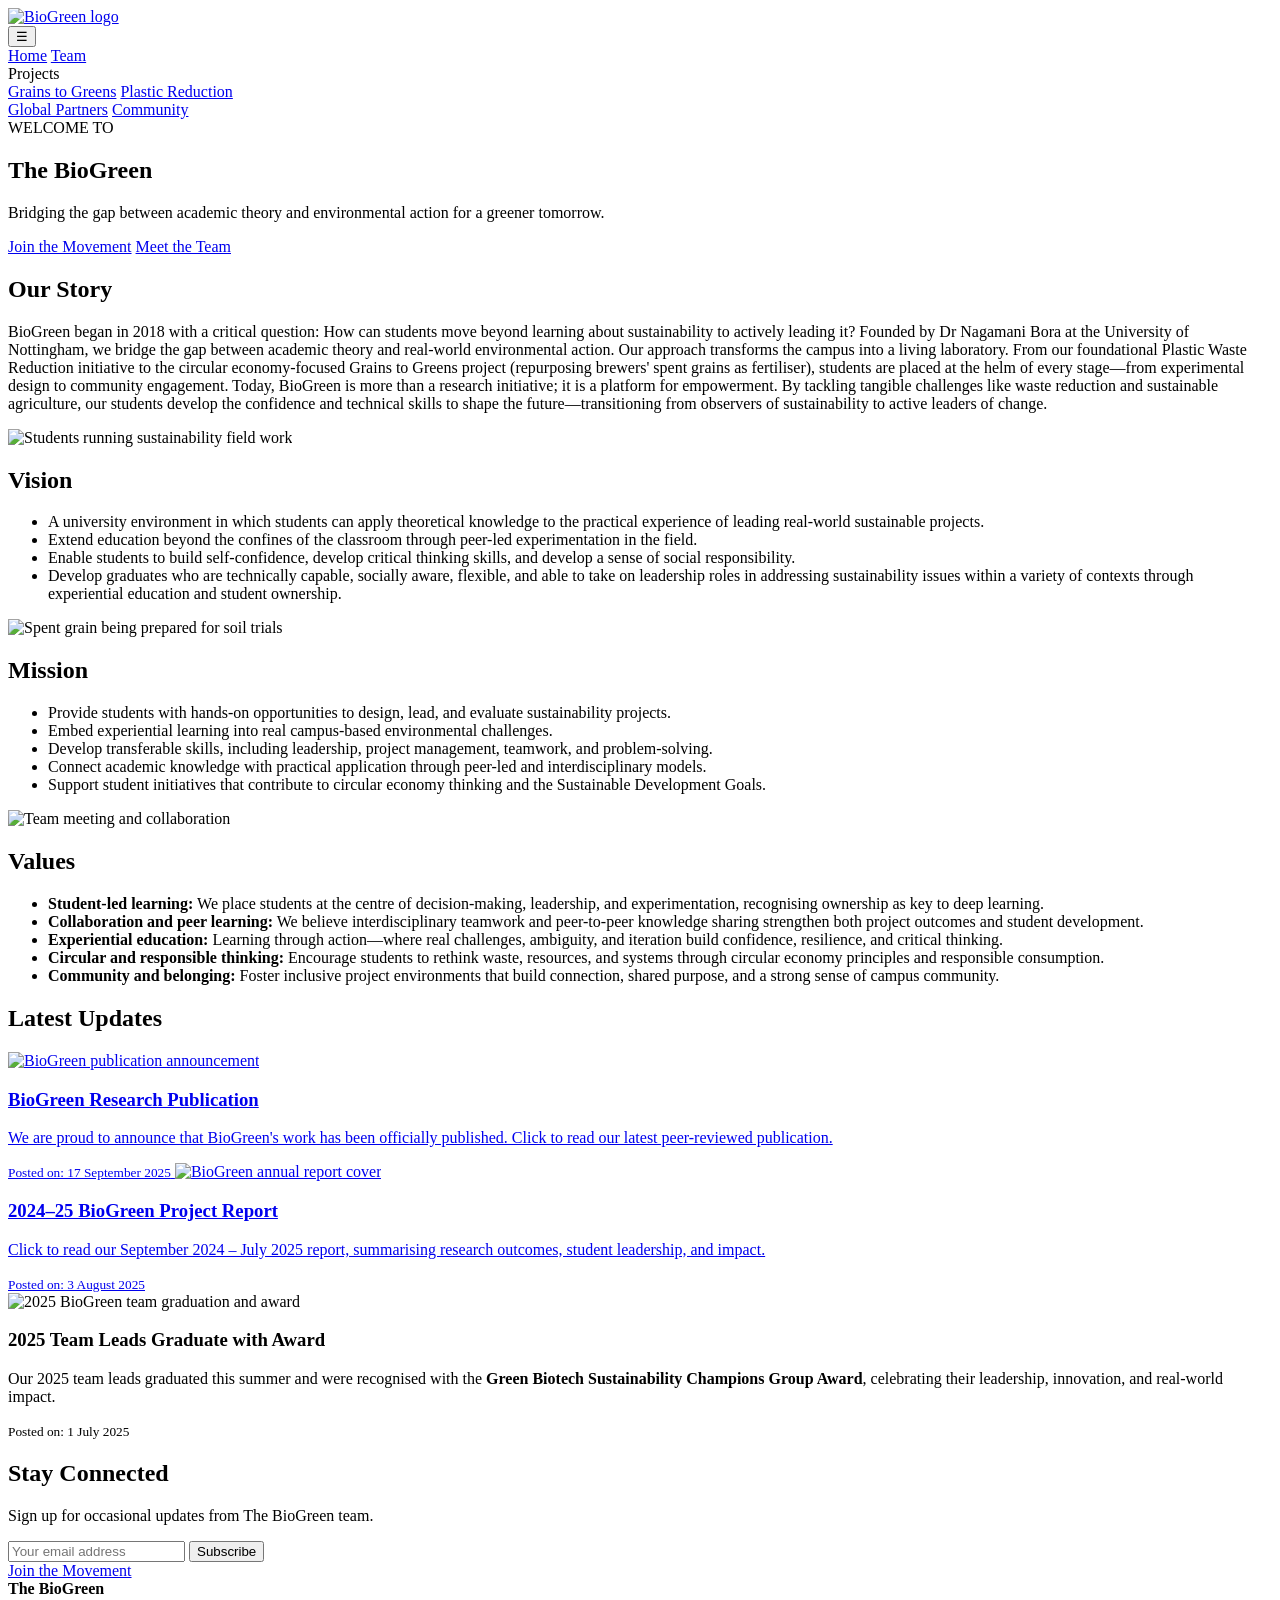
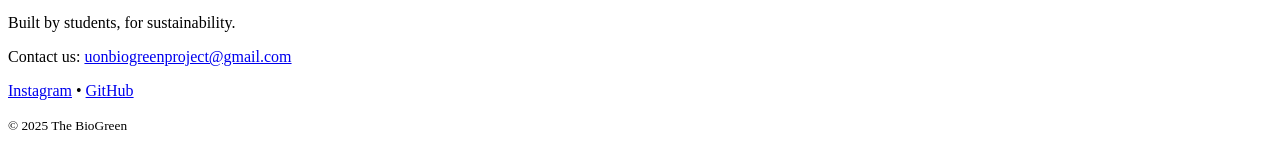
==== index.html @ 7fb72bf3 "Update index.html" ====
<!DOCTYPE html>
<html lang="en">
<head>
  <meta charset="utf-8" />
  <meta name="viewport" content="width=device-width, initial-scale=1" />
  <title>The BioGreen — Home</title>
  <link rel="stylesheet" href="style.css" />
  <!-- Optional: Preload hero image for better performance -->
  <link rel="preload" as="image" href="images/hero_home.jpg">
</head>
<body>
  <header class="header">
    <nav class="nav">
      <div class="brand">
        <a href="index.html"><img src="images/logo.jpg" alt="BioGreen logo" /></a>
      </div>
      <button class="menu-toggle" aria-label="Toggle navigation" aria-expanded="false" aria-controls="main-menu">☰</button>
      <div class="menu" id="main-menu">
        <a class="active" href="index.html">Home</a>
        <a href="team.html">Team</a>
        <div class="dropdown">
          <a class="dropdown-toggle">Projects</a>
          <div class="dropdown-menu">
            <a href="projects/brewery-waste.html">Grains to Greens</a>
            <a href="projects/plastic-reduction.html">Plastic Reduction</a>
          </div>
        </div>
        <a href="partners.html">Global Partners</a>
        <a href="community.html">Community</a>
      </div>
    </nav>
  </header>

  <section class="hero" style="--hero-img: url('images/hero_home.jpg')">
    <div class="container">
      <span class="kicker">WELCOME TO</span>
      <h1>The BioGreen</h1>
      <p class="lead">Bridging the gap between academic theory and environmental action for a greener tomorrow.</p>
      <div class="actions">
        <a class="btn" href="https://docs.google.com/forms/d/e/1FAIpQLSfyrYPMFbpblwrjf735tpshw0kfAPxARhTBlcg-CUtjKqo_Og/viewform" target="_blank" rel="noopener">Join the Movement</a>
        <a class="btn" href="team.html">Meet the Team</a>
      </div>
    </div>
  </section>

  <main class="container">
    <section class="section" id="story">
      <h2>Our Story</h2>
      <p>
        BioGreen began in 2018 with a critical question: How can students move beyond learning about sustainability to actively leading it? Founded by Dr Nagamani Bora at the University of Nottingham, we bridge the gap between academic theory and real-world environmental action. Our approach transforms the campus into a living laboratory. From our foundational Plastic Waste Reduction initiative to the circular economy-focused Grains to Greens project (repurposing brewers' spent grains as fertiliser), students are placed at the helm of every stage—from experimental design to community engagement. Today, BioGreen is more than a research initiative; it is a platform for empowerment. By tackling tangible challenges like waste reduction and sustainable agriculture, our students develop the confidence and technical skills to shape the future—transitioning from observers of sustainability to active leaders of change.
      </p>
    </section>

    <section class="section" id="mission">
      <div class="feature-row">
        <div class="feature-media">
          <img src="images/vision.jpg" alt="Students running sustainability field work" />
        </div>
        <div class="feature-text">
          <h2>Vision</h2>
          <ul class="impact-list">
            <li>A university environment in which students can apply theoretical knowledge to the practical experience of leading real-world sustainable projects.</li>
            <li>Extend education beyond the confines of the classroom through peer-led experimentation in the field.</li>
            <li>Enable students to build self-confidence, develop critical thinking skills, and develop a sense of social responsibility.</li>
            <li>Develop graduates who are technically capable, socially aware, flexible, and able to take on leadership roles in addressing sustainability issues within a variety of contexts through experiential education and student ownership.</li>
          </ul>
        </div>
      </div>

      <div class="feature-row reverse">
        <div class="feature-media">
          <img src="images/mission.jpg" alt="Spent grain being prepared for soil trials" />
        </div>
        <div class="feature-text">
          <h2>Mission</h2>
          <ul class="impact-list">
            <li>Provide students with hands-on opportunities to design, lead, and evaluate sustainability projects.</li>
            <li>Embed experiential learning into real campus-based environmental challenges.</li>
            <li>Develop transferable skills, including leadership, project management, teamwork, and problem-solving.</li>
            <li>Connect academic knowledge with practical application through peer-led and interdisciplinary models.</li>
            <li>Support student initiatives that contribute to circular economy thinking and the Sustainable Development Goals.</li>
          </ul>
        </div>
      </div>
    
      <div class="feature-row">
        <div class="feature-media">
          <img src="images/values.jpg" alt="Team meeting and collaboration" />
        </div>
        <div class="feature-text">
          <h2>Values</h2>
          <ul class="impact-list">
            <li><strong>Student-led learning:</strong> We place students at the centre of decision-making, leadership, and experimentation, recognising ownership as key to deep learning.</li>
            <li><strong>Collaboration and peer learning:</strong> We believe interdisciplinary teamwork and peer-to-peer knowledge sharing strengthen both project outcomes and student development.</li>
            <li><strong>Experiential education:</strong> Learning through action—where real challenges, ambiguity, and iteration build confidence, resilience, and critical thinking.</li>
            <li><strong>Circular and responsible thinking:</strong> Encourage students to rethink waste, resources, and systems through circular economy principles and responsible consumption.</li>
            <li><strong>Community and belonging:</strong> Foster inclusive project environments that build connection, shared purpose, and a strong sense of campus community.</li>
          </ul>
        </div>
      </div>
    </section>

    <section class="section reveal" id="news">
      <h2>Latest Updates</h2>

      <!--
        HOW TO ADD A BLOG/NEWS POST (PDF):
        1) Put your PDF in: /posts/your-post-name.pdf
        2) Copy a card below and update href/title/text/date/image
        Cards open PDFs in a new tab.
      -->

      <div class="card-grid" id="news-grid">
        <!-- Example post 1 (Uncomment and edit) -->
        <!--
        <a class="card news-card"
           href="posts/first-planting-day.pdf"
           target="_blank"
           rel="noopener">
          <img src="images/blog_placeholder_01.jpg" alt="Spent grain at the allotment" />
          <h3>First Planting Day: What Worked, What Didn't</h3>
          <p class="lead">Notes from our broad bean trials and soil prep tips from volunteers.</p>
          <small>Posted on: March 15, 2025</small>
        </a>
        -->

        <!-- Publication -->
        <a class="card news-card"
           href="https://drive.google.com/file/d/1Sq3pj1DLfINoLtY22vD3ODhyUPprcXKL/view?usp=sharing"
           target="_blank"
           rel="noopener">
          <img src="images/news_publication2025.jpg" alt="BioGreen publication announcement">
          <h3>BioGreen Research Publication</h3>
          <p class="lead">
            We are proud to announce that BioGreen's work has been officially published.
            Click to read our latest peer-reviewed publication.
          </p>
          <small>Posted on: 17 September 2025</small>
        </a>
      
        <!-- Report -->
        <a class="card news-card"
           href="https://drive.google.com/file/d/1FVz-9mq4qkw2IN1vTcE581BuAaDOUnXE/view?usp=sharing"
           target="_blank"
           rel="noopener">
          <img src="images/news_report2025.jpg" alt="BioGreen annual report cover">
          <h3>2024–25 BioGreen Project Report</h3>
          <p class="lead">
            Click to read our September 2024 – July 2025 report,
            summarising research outcomes, student leadership, and impact.
          </p>
          <small>Posted on: 3 August 2025</small>
        </a>
      
        <!-- Graduation & Award -->
        <div class="card news-card">
          <img src="images/news_graduation_2025.jpeg" alt="2025 BioGreen team graduation and award">
          <h3>2025 Team Leads Graduate with Award</h3>
          <p class="lead">
            Our 2025 team leads graduated this summer and were recognised with the
            <strong>Green Biotech Sustainability Champions Group Award</strong>,
            celebrating their leadership, innovation, and real-world impact.
          </p>
          <small>Posted on: 1 July 2025</small>
        </div>
      </div>
        
      <div id="no-news-message" class="no-news">
        <p class="lead">No news posts yet — check back soon.</p>
        <p>Want to share an update? <a href="mailto:uonbiogreenproject@gmail.com">Email us</a>.</p>
      </div>
    </section>

    <section class="section" id="newsletter">
      <h2>Stay Connected</h2>
      <p>Sign up for occasional updates from The BioGreen team.</p>
      <form id="email-form" action="https://script.google.com/macros/s/AKfycby92bno1sTv_vJzBxd6c_6rsxbVr5vPvTYCLgzmU56iu5u-vquOOY131o0V08LozOaz/exec" method="POST">
        <input type="email" name="email" placeholder="Your email address" required>
        <button type="submit" class="btn">Subscribe</button>
      </form>
      <div id="form-message" style="display:none; margin-top:10px; padding:10px; border-radius:8px;"></div>
    </section>

    <section class="section" id="join">
      <div class="btn-center">
        <a class="btn" href="https://docs.google.com/forms/d/e/1FAIpQLSfyrYPMFbpblwrjf735tpshw0kfAPxARhTBlcg-CUtjKqo_Og/viewform" target="_blank" rel="noopener">Join the Movement</a>
      </div>
    </section>
  </main>

  <footer class="footer">
    <div class="container cols">
      <div>
        <strong>The BioGreen</strong>
        <p class="lead">Built by students, for sustainability.</p>
      </div>
      <div>
        <p>Contact us: <a href="mailto:uonbiogreenproject@gmail.com">uonbiogreenproject@gmail.com</a></p>
        <p>
          <a href="https://www.instagram.com/thebiogreenproject_uon" target="_blank" rel="noopener">Instagram</a> •
          <a href="https://github.com/thebiogreenproject" target="_blank" rel="noopener">GitHub</a>
        </p>
        <small>© 2025 The BioGreen</small>
      </div>
    </div>
  </footer>

  <script>
    document.addEventListener('DOMContentLoaded', function () {
      const menuToggle = document.querySelector('.menu-toggle');
      const menu = document.querySelector('.menu');
      const dropdowns = document.querySelectorAll('.dropdown');

      // Mobile menu toggle
      if (menuToggle && menu) {
        menuToggle.addEventListener('click', () => {
          menu.classList.toggle('open');
          menuToggle.textContent = menu.classList.contains('open') ? '✕' : '☰';
          menuToggle.setAttribute('aria-expanded', menu.classList.contains('open'));
        });
      }

      // Dropdown functionality
      dropdowns.forEach((dropdown) => {
        const dropdownToggle = dropdown.querySelector('.dropdown-toggle');

        // Desktop: hover to open
        dropdown.addEventListener('mouseenter', () => {
          if (window.innerWidth > 860) dropdown.classList.add('open');
        });

        dropdown.addEventListener('mouseleave', () => {
          if (window.innerWidth > 860) dropdown.classList.remove('open');
        });

        // Mobile: click to toggle
        if (dropdownToggle) {
          dropdownToggle.addEventListener('click', (e) => {
            if (window.innerWidth <= 860) {
              e.preventDefault();
              dropdown.classList.toggle('open');
            }
          });
        }
      });

      // Email form submission
      const emailForm = document.getElementById('email-form');
      const formMessage = document.getElementById('form-message');

      if (emailForm) {
        emailForm.addEventListener('submit', function (e) {
          e.preventDefault();

          const formData = new FormData(emailForm);

          const submitBtn = emailForm.querySelector('button[type="submit"]');
          const originalText = submitBtn.textContent;
          submitBtn.textContent = 'Subscribing...';
          submitBtn.disabled = true;

          fetch(emailForm.action, {
            method: 'POST',
            body: formData,
          })
            .then((response) => response.json())
            .then((data) => {
              if (data.result === 'success') {
                formMessage.textContent = 'Thank you for subscribing!';
                formMessage.style.backgroundColor = '#e9f8ee';
                formMessage.style.color = '#0e7c3a';
                formMessage.style.display = 'block';
                emailForm.reset();
              } else {
                throw new Error(data.error || 'Unknown error');
              }
            })
            .catch((error) => {
              formMessage.textContent =
                'Sorry, there was an error. Please try again or email us directly.';
              formMessage.style.backgroundColor = '#fef2f2';
              formMessage.style.color = '#dc2626';
              formMessage.style.display = 'block';
              console.error('Error:', error);
            })
            .finally(() => {
              submitBtn.textContent = originalText;
              submitBtn.disabled = false;
            });
        });
      }

      setupRevealAnimations();
      checkForNewsPosts();
    });

    function setupRevealAnimations() {
      const reveals = document.querySelectorAll('.reveal');

      if (reveals.length > 0) {
        const observer = new IntersectionObserver((entries) => {
          entries.forEach(entry => {
            if (entry.isIntersecting) entry.target.classList.add('show');
          });
        }, {
          threshold: 0.1,
          rootMargin: '0px 0px -50px 0px'
        });

        reveals.forEach(el => observer.observe(el));
      }
    }

    function checkForNewsPosts() {
      const newsGrid = document.getElementById('news-grid');
      const noNewsMessage = document.getElementById('no-news-message');
      if (!newsGrid || !noNewsMessage) return;

      const visibleNewsCards = newsGrid.querySelectorAll('.news-card').length;
      noNewsMessage.style.display = visibleNewsCards > 0 ? 'none' : 'block';
    }
  </script>
</body>
</html>
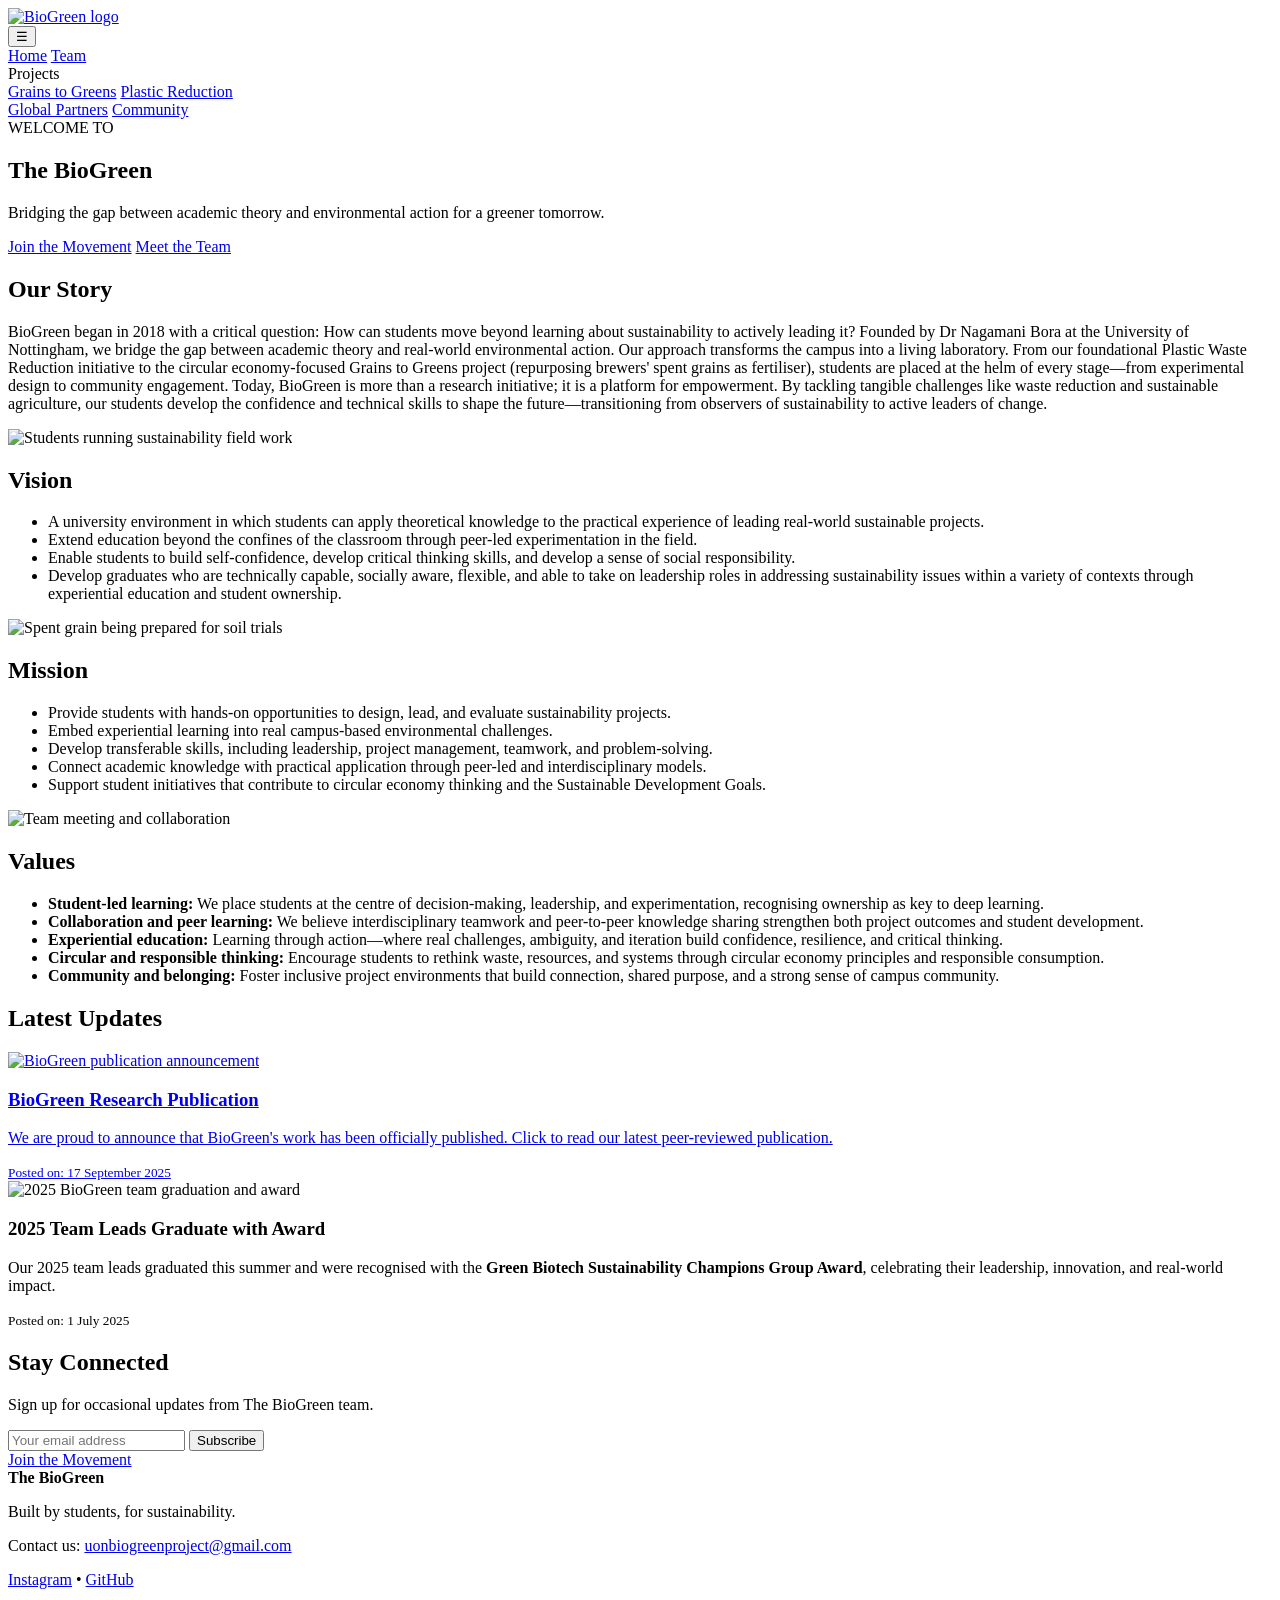
==== commit 3ff0bc15: "Update index.html" ====
--- a/index.html
+++ b/index.html
@@ -6,7 +6,7 @@
   <title>The BioGreen — Home</title>
   <link rel="stylesheet" href="style.css" />
   <!-- Optional: Preload hero image for better performance -->
-  <link rel="preload" as="image" href="images/hero_home.jpg">
+  <link rel="preload" as="image" href="images/Grains_Banner.jpeg">
 </head>
 <body>
   <header class="header">
@@ -136,20 +136,6 @@
             Click to read our latest peer-reviewed publication.
           </p>
           <small>Posted on: 17 September 2025</small>
-        </a>
-      
-        <!-- Report -->
-        <a class="card news-card"
-           href="https://drive.google.com/file/d/1FVz-9mq4qkw2IN1vTcE581BuAaDOUnXE/view?usp=sharing"
-           target="_blank"
-           rel="noopener">
-          <img src="images/news_report2025.jpg" alt="BioGreen annual report cover">
-          <h3>2024–25 BioGreen Project Report</h3>
-          <p class="lead">
-            Click to read our September 2024 – July 2025 report,
-            summarising research outcomes, student leadership, and impact.
-          </p>
-          <small>Posted on: 3 August 2025</small>
         </a>
       
         <!-- Graduation & Award -->
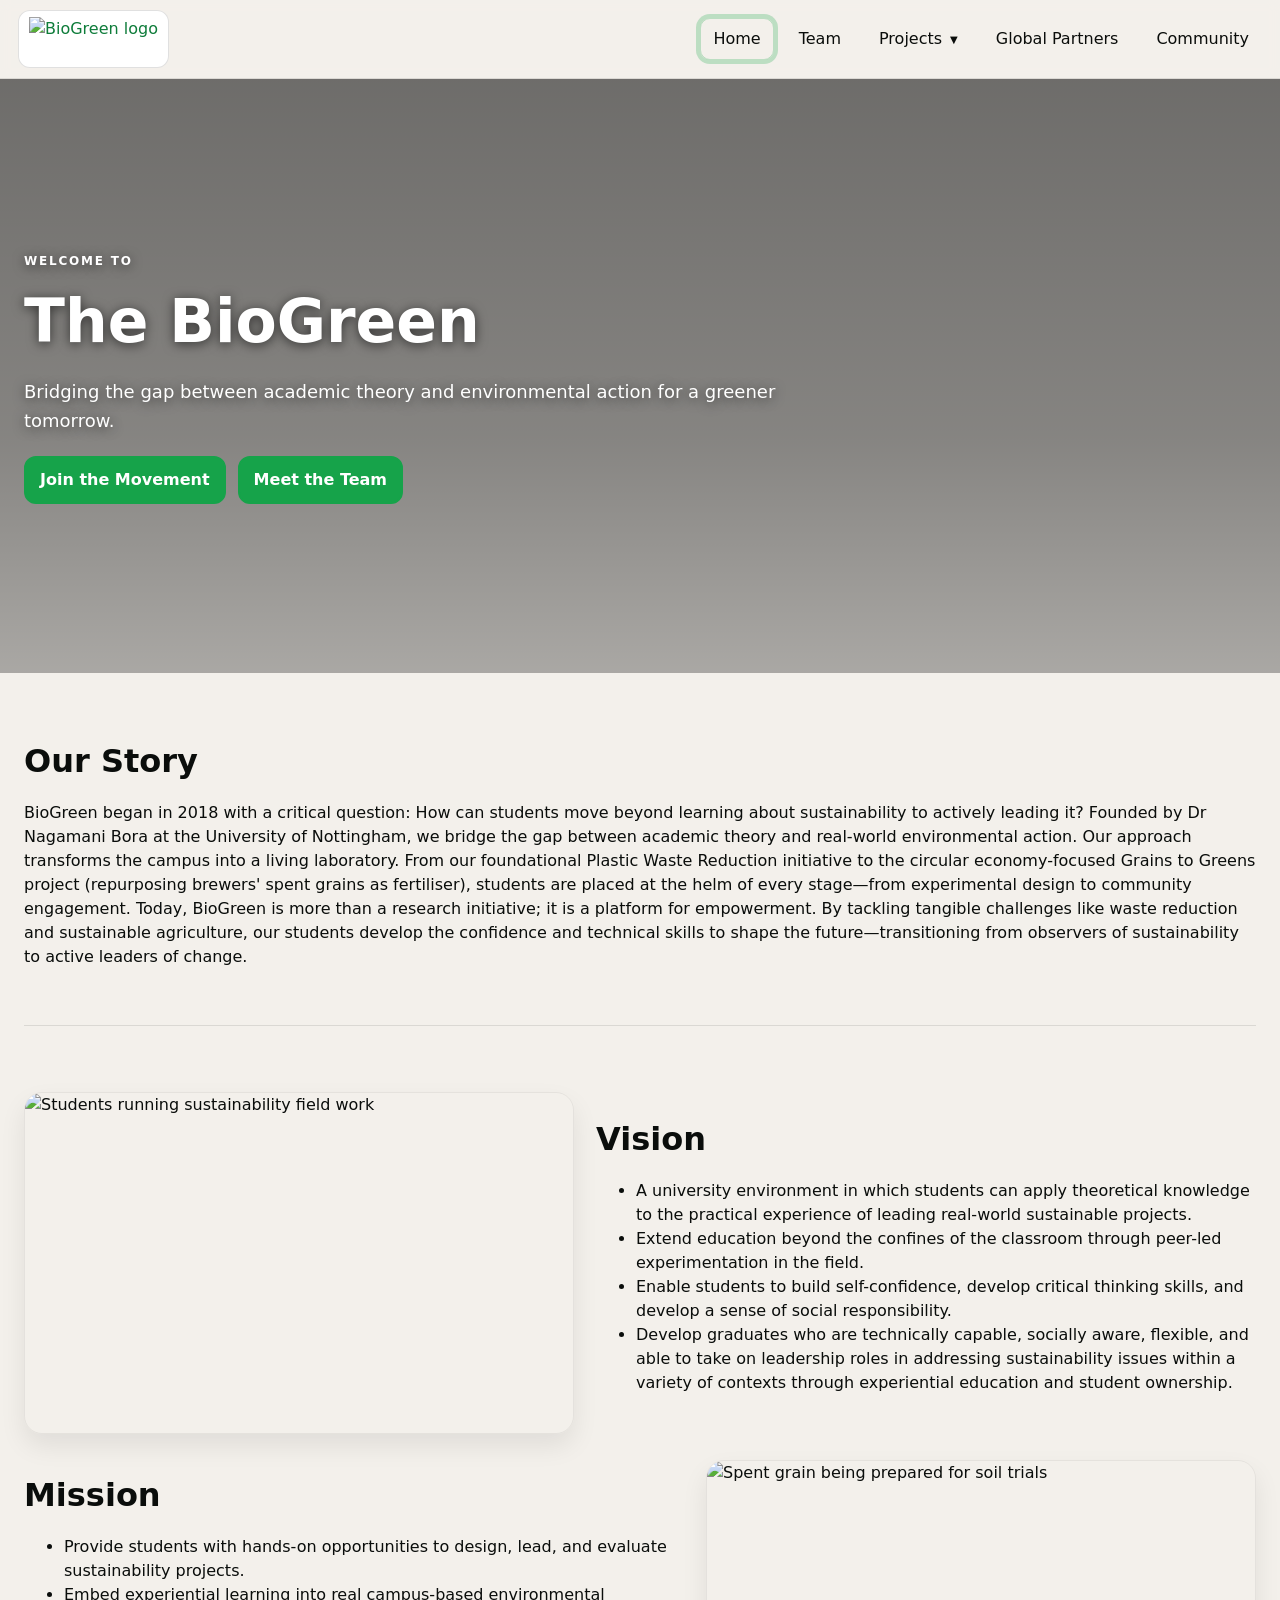
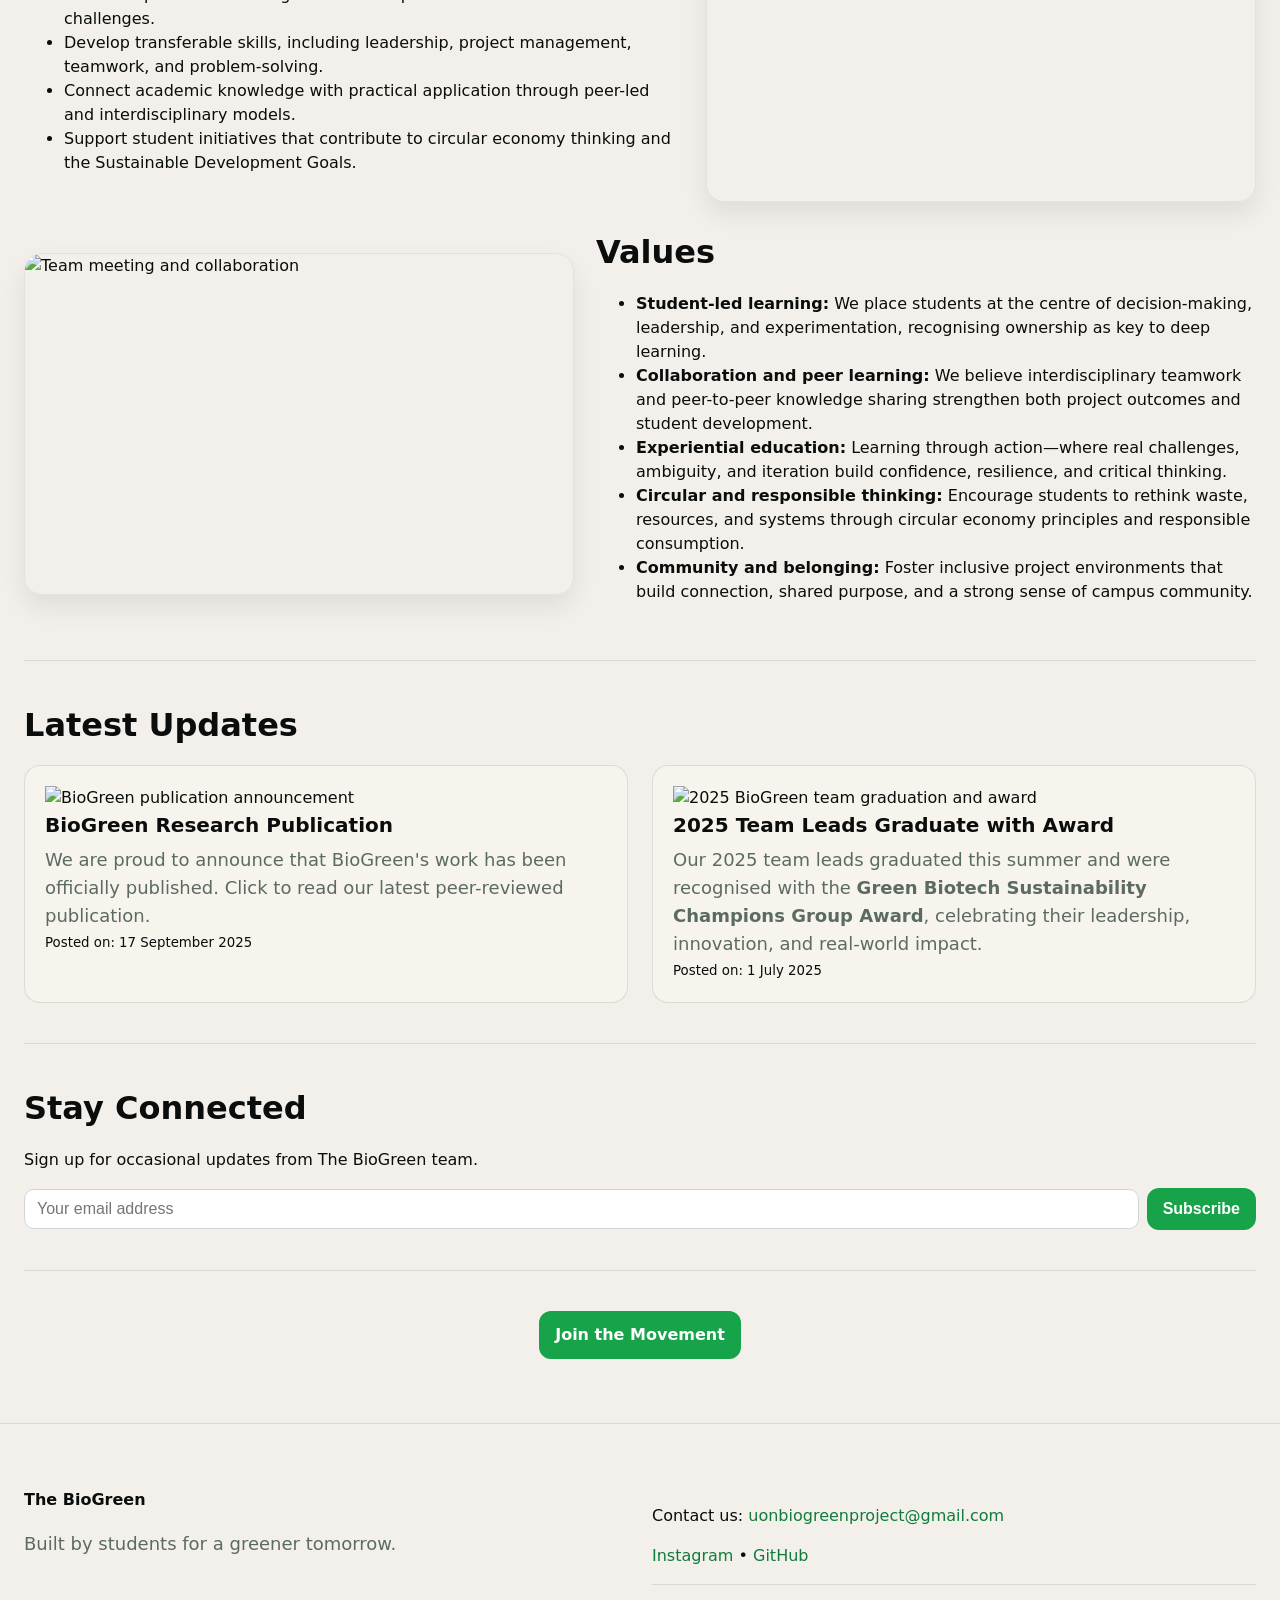
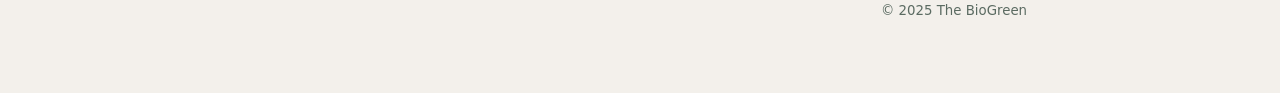
==== commit 2a08c5b1: "Update index.html" ====
--- a/index.html
+++ b/index.html
@@ -6,7 +6,7 @@
   <title>The BioGreen — Home</title>
   <link rel="stylesheet" href="style.css" />
   <!-- Optional: Preload hero image for better performance -->
-  <link rel="preload" as="image" href="images/Grains_Banner.jpeg">
+  <link rel="preload" as="image" href="images/hero_home.jpg">
 </head>
 <body>
   <header class="header">
@@ -31,7 +31,7 @@
     </nav>
   </header>
 
-  <section class="hero" style="--hero-img: url('images/hero_home.jpg')">
+  <section class="hero" style="--hero-img: url('images/Grains_Banner.jpeg')">
     <div class="container">
       <span class="kicker">WELCOME TO</span>
       <h1>The BioGreen</h1>
@@ -178,7 +178,7 @@
     <div class="container cols">
       <div>
         <strong>The BioGreen</strong>
-        <p class="lead">Built by students, for sustainability.</p>
+        <p class="lead">Built by students for a greener tomorrow.</p>
       </div>
       <div>
         <p>Contact us: <a href="mailto:uonbiogreenproject@gmail.com">uonbiogreenproject@gmail.com</a></p>
--- a/style.css
+++ b/style.css
@@ -0,0 +1,793 @@
+/*************************************
+ BioGreen Website Styles (Unified)
+*************************************/
+:root { 
+  --bg: #F3F0EB; 
+  --panel: #F7F4EE; /* Changed: lighter, less yellow */
+  --ink: #0a0d0b; 
+  --muted: #5b6b62; 
+  --accent: #16a34a; 
+  --accent-2: #0e7c3a; 
+  --ring: rgba(22,163,74,.25); 
+  --max: 1400px; 
+}
+
+* { box-sizing: border-box; }
+html, body {
+  margin: 0;
+  padding: 0;
+  background: var(--bg);
+  color: var(--ink);
+  font-family: system-ui, -apple-system, Segoe UI, Roboto, Inter, Arial, sans-serif;
+  line-height: 1.5;
+  min-height: 100vh;
+}
+img {
+  max-width: 100%;
+  height: auto;
+  display: block;
+}
+a {
+  color: var(--accent-2);
+  text-decoration: none;
+  transition: opacity 0.2s ease;
+} 
+a:hover {
+  opacity: .9;
+}
+.container {
+  max-width: var(--max);
+  margin: 0 auto;
+  padding: 24px;
+  width: 100%;
+}
+
+/* Header & Nav */
+.header {
+  position: sticky;
+  top: 0;
+  z-index: 20;
+  background: rgba(243,240,235,0.92); /* Changed: matches page bg with transparency */
+  border-bottom: 1px solid rgba(0,0,0,0.1);
+  backdrop-filter: blur(6px);
+}
+.nav {
+  display: flex;
+  align-items: center;
+  justify-content: space-between;
+  gap: 12px;
+  padding: 10px 18px;
+  max-width: var(--max);
+  margin: 0 auto;
+  width: 100%;
+}
+.menu {
+  display: flex;
+  flex-wrap: wrap;
+  gap: 12px;
+  align-items: center;
+  list-style: none;
+  margin: 0;
+  padding: 0;
+}
+.menu a {
+  padding: 8px 12px;
+  border-radius: 10px;
+  color: var(--ink);
+  border: 1px solid transparent;
+  transition: all 0.2s ease;
+}
+.menu a.active,
+.menu a:focus-visible { /* Changed: :focus-visible for better accessibility */
+  border-color: var(--ring);
+  box-shadow: 0 0 0 4px var(--ring);
+  outline: none;
+}
+.menu a:hover {
+  background: rgba(241,245,242,0.7);
+}
+
+.brand a {
+  display: flex;
+  align-items: center;
+  padding: 6px 10px;
+  border-radius: 12px;
+  background: #fff;
+  border: 1px solid rgba(0,0,0,0.12);
+  transition: background 0.2s ease, box-shadow 0.2s ease;
+}
+
+.brand a:hover {
+  background: rgba(255,255,255,0.95);
+  box-shadow: 0 2px 8px rgba(0,0,0,0.08);
+}
+
+.brand img {
+  height: 44px;
+  width: auto;
+  display: block;
+}
+
+/* Dropdown Menu */
+.dropdown {
+  position: relative;
+}
+.dropdown-toggle {
+  cursor: pointer;
+  display: flex;
+  align-items: center;
+  gap: 4px;
+  padding: 8px 12px;
+  border-radius: 10px;
+  border: 1px solid transparent;
+  transition: all 0.2s ease;
+}
+.dropdown-toggle:hover {
+  background: rgba(241,245,242,0.7);
+}
+.dropdown-toggle::after {
+  content: "▼";
+  font-size: 10px;
+  transition: transform 0.2s;
+  margin-left: 4px;
+}
+.dropdown.open .dropdown-toggle::after {
+  transform: rotate(180deg);
+}
+.dropdown-menu {
+  position: absolute;
+  top: 100%;
+  left: 0;
+  background: rgba(255,255,255,0.98);
+  border: 1px solid rgba(0,0,0,0.1);
+  border-radius: 12px;
+  padding: 8px 0;
+  min-width: 180px;
+  box-shadow: 0 4px 12px rgba(0,0,0,.1);
+  display: none;
+  z-index: 100;
+  margin-top: 4px;
+  backdrop-filter: blur(4px);
+}
+.dropdown.open .dropdown-menu {
+  display: block;
+}
+.dropdown-menu a {
+  display: block;
+  padding: 8px 16px;
+  border-radius: 0;
+  border: none;
+  white-space: nowrap;
+}
+.dropdown-menu a:hover {
+  background: rgba(241,245,242,0.7);
+}
+
+/* Mobile burger */
+.menu-toggle {
+  display: none;
+  background: transparent;
+  border: 0;
+  font-size: 22px;
+  line-height: 1;
+  padding: 8px 10px;
+  border-radius: 8px;
+  cursor: pointer;
+  color: var(--ink);
+}
+.menu-toggle:focus-visible { /* Changed: :focus-visible */
+  outline: 2px solid var(--accent);
+  outline-offset: 2px;
+}
+@media (max-width: 860px) {
+  .brand img {
+    height: 44px;
+  }
+  .menu-toggle {
+    display: inline-block;
+  }
+  .menu {
+    position: absolute;
+    top: 100%;
+    right: 16px;
+    left: 16px;
+    flex-direction: column;
+    background: rgba(255,255,255,0.98);
+    border: 1px solid rgba(0,0,0,0.1);
+    border-radius: 12px;
+    padding: 12px;
+    display: none;
+    z-index: 100;
+    box-shadow: 0 4px 12px rgba(0,0,0,.1);
+    backdrop-filter: blur(4px);
+  }
+  .menu.open {
+    display: flex;
+  }
+  .dropdown-menu {
+    position: static;
+    box-shadow: none;
+    border: none;
+    display: none;
+    padding-left: 12px;
+    background: transparent;
+    backdrop-filter: none;
+  }
+  .dropdown.open .dropdown-menu {
+    display: block;
+  }
+  .dropdown-toggle::after {
+    margin-left: auto;
+  }
+}
+
+/* Buttons */
+.btn {
+  display: inline-block;
+  padding: 10px 14px;
+  border-radius: 12px;
+  font-weight: 600;
+  color: #fff;
+  background: var(--accent);
+  border: 2px solid var(--accent);
+  transition: all .2s ease;
+  cursor: pointer;
+  text-align: center;
+  font-size: 16px;
+}
+.btn:hover {
+  background: var(--accent-2);
+  border-color: var(--accent-2);
+  opacity: 1;
+}
+.btn.secondary {
+  background: transparent;
+  color: var(--accent);
+  border: 2px solid var(--accent);
+}
+.btn.secondary:hover {
+  background: var(--accent);
+  color: #fff;
+}
+
+/* Hero banners */
+.hero {
+  position: relative;
+  min-height: 66vh;
+  display: flex;
+  align-items: center;
+  color: #fff;
+  background: 
+    linear-gradient(180deg, rgba(0,0,0,.55), rgba(0,0,0,.45) 60%, rgba(0,0,0,.30)),
+    var(--hero-img, url('images/hero_home.jpg')) center 45% / cover no-repeat;
+}
+.hero .container {
+  z-index: 1;
+  text-align: left;
+  padding: 80px 24px;
+  position: relative;
+}
+.hero h1,
+.hero p,
+.hero .kicker {
+  color: #fff;
+  text-shadow: 0 2px 12px rgba(0,0,0,.6);
+}
+.hero h1 {
+  font-size: clamp(32px, 5vw, 60px);
+  font-weight: 800;
+  margin: 0 0 12px;
+}
+.hero p {
+  max-width: 800px;
+  margin: 0 0 20px;
+  font-size: clamp(16px, 2vw, 18px);
+}
+.hero .actions {
+  display: flex;
+  gap: 12px;
+  flex-wrap: wrap;
+  margin-top: 8px;
+}
+.hero.small {
+  min-height: 38vh;
+  background: 
+    linear-gradient(180deg, rgba(0,0,0,.50), rgba(0,0,0,.35)),
+    var(--hero-img, url('images/banner_generic.jpg')) center / cover no-repeat;
+}
+
+/* Sections */
+.section {
+  padding: 40px 0;
+  border-top: 1px solid rgba(0,0,0,0.1);
+}
+.section:first-of-type {
+  border-top: none;
+}
+.section h2 {
+  font-size: clamp(22px, 3vw, 32px);
+  margin: 0 0 16px;
+}
+.partners-page .section {
+  padding: 24px 0;
+}
+.kicker {
+  display: inline-block;
+  font-size: 12px;
+  letter-spacing: .15em;
+  color: var(--muted);
+  text-transform: uppercase;
+  margin-bottom: 6px;
+  font-weight: 600;
+}
+.lead {
+  font-size: 18px;
+  color: var(--muted);
+  line-height: 1.6;
+}
+
+/* Cards & grids */
+.card-grid {
+  display: grid;
+  grid-template-columns: repeat(auto-fit, minmax(240px, 1fr));
+  gap: 24px;
+}
+
+.card.media {
+  padding: 0;
+  overflow: hidden;              /* clip image to radius */
+}
+
+.card.media .content {
+  padding: 16px 20px;
+}
+
+.card.media img {
+  width: 100%;
+  height: 130px;
+  object-fit: cover;
+  display: block;
+  margin: 0;
+  border-radius: 0;
+}
+
+/* Clickable cards should not look like links */
+.partners-grid a.card,
+a.news-card {
+  text-decoration: none;
+  color: inherit;
+}
+
+.partners-grid a.card:hover,
+a.news-card:hover {
+  opacity: 1; /* override global a:hover dim */
+}
+
+.partners-grid {
+  display: grid;
+  grid-template-columns: repeat(auto-fit, 380px);
+  gap: 24px;
+  justify-content: center;
+}
+
+.partners-grid .card.media img {
+  width: 100%;
+  aspect-ratio: 16 / 9;
+  object-fit: contain;
+  padding: 16px;
+  background: #fff;
+}
+
+/* Card media should be flush + clipped by the card */
+.card {
+  background: var(--panel);
+  border: 1px solid rgba(0,0,0,0.1);
+  border-radius: 16px;
+  padding: 20px;                 /* default text card padding */
+  transition: transform .2s ease, box-shadow .2s ease;
+}
+
+
+.card:hover {
+  transform: translateY(-3px);
+  box-shadow: 0 10px 24px rgba(0,0,0,.08);
+}
+
+.card h3 {
+  margin: 0 0 6px;
+  font-size: 1.25rem;
+}
+.card p.lead {
+  margin: 6px 0 0;
+  line-height: 1.55;
+}
+
+/* Team Cards (FIXED: No longer conflicts with .card) */
+.team-card {
+  background: #e9f8ee;
+  border: 1px solid #b7e1c1;
+  border-radius: 16px;
+  text-align: center;
+  transition: all .25s ease;
+  text-decoration: none;
+  color: inherit;
+  padding: 16px;
+  height: 100%;
+  display: flex;
+  flex-direction: column;
+}
+.team-card:hover {
+  background: #d4f0db;
+  transform: translateY(-4px);
+  box-shadow: 0 4px 10px rgba(0,0,0,.08);
+}
+.team-card img {
+  width: 160px;
+  height: 160px;
+  object-fit: cover;
+  border-radius: 50%;
+  margin: 0 auto 12px;
+  display: block;
+  border: 3px solid #fff;
+  transition: transform .2s ease;
+}
+.team-card:hover img {
+  transform: scale(1.03);
+}
+.team-card h3 {
+  margin: 8px 0 4px;
+  font-weight: 700;
+  color: var(--ink);
+}
+.team-card p.lead {
+  font-size: 16px;
+  color: var(--muted);
+  margin: 4px 0;
+  flex-grow: 1;
+}
+
+/* Legacy team selectors (compatibility) */
+#lead img,
+#leads img,
+#members img,
+#alumni img {
+  width: 180px;
+  height: 180px;
+  object-fit: cover;
+  border-radius: 50%;
+  margin: 0 auto 12px;
+  display: block;
+  border: 2px solid rgba(0,0,0,0.1);
+}
+#lead .lead,
+#leads .lead,
+#members .lead,
+#alumni .lead {
+  line-height: 1.3;
+  margin: 4px 0;
+  font-size: 17px;
+}
+
+.members-cta {
+  width: 100%;
+  display: flex;
+  flex-direction: column;
+  align-items: center;
+  gap: 20px;
+  margin-top: 32px;
+}
+.members-divider {
+  width: 70%;
+  border: 0;
+  border-top: 2px solid #16a34a;
+}
+.btn-row {
+  display: flex;
+  justify-content: center;
+  align-items: center;
+  gap: 18px;
+  flex-wrap: wrap;
+}
+
+/* Footer */
+.footer {
+  border-top: 1px solid rgba(0,0,0,0.1);
+  background: rgba(243,240,235,0.98); /* Changed: matches header */
+  padding: 40px 0 24px;
+}
+.footer .cols {
+  display: grid;
+  grid-template-columns: repeat(auto-fit, minmax(220px, 1fr));
+  gap: 24px;
+  margin-bottom: 24px;
+}
+.footer small {
+  color: var(--muted);
+  display: block;
+  text-align: center;
+  padding-top: 16px;
+  border-top: 1px solid rgba(0,0,0,0.1);
+}
+
+/* Newsletter Form (FIXED: Scoped styling) */
+#newsletter form {
+  display: flex;
+  gap: 8px;
+  flex-wrap: wrap;
+  align-items: center;
+}
+#newsletter input[type="email"] {
+  flex: 1;
+  min-width: 200px;
+  padding: 10px 12px;
+  border-radius: 10px;
+  border: 1px solid #d1d5db;
+  font-size: 16px;
+  transition: border-color 0.2s ease;
+  background: white;
+}
+#newsletter input[type="email"]:focus-visible { /* Changed: :focus-visible */
+  outline: 2px solid var(--accent);
+  outline-offset: 2px;
+  border-color: var(--accent);
+}
+#newsletter .btn {
+  flex-shrink: 0;
+}
+
+/* DO NOT use global form styling - it breaks other forms! */
+/* form { ... } */
+
+/* Logos */
+.logo-row {
+  display: flex;
+  flex-wrap: wrap;
+  gap: 16px;
+  align-items: center;
+  justify-content: center;
+}
+.logo-row img {
+  height: 54px;
+  background: #f6f8f7;
+  border: 1px solid rgba(0,0,0,0.1);
+  border-radius: 10px;
+  padding: 8px;
+  object-fit: contain;
+}
+
+/* Tables */
+.table {
+  width: 100%;
+  border-collapse: collapse;
+  border: 1px solid rgba(0,0,0,0.1);
+  border-radius: 10px;
+  overflow: hidden;
+  margin: 1rem 0;
+}
+.table th,
+.table td {
+  padding: 12px;
+  border-bottom: 1px solid rgba(0,0,0,0.1);
+  text-align: left;
+}
+.table th {
+  background: rgba(249,250,251,0.7);
+  font-weight: 600;
+}
+.table tr:last-child td {
+  border-bottom: none;
+}
+@media (max-width: 600px) {
+  .table {
+    font-size: 14px;
+  }
+  .table th,
+  .table td {
+    padding: 8px;
+  }
+}
+
+/* Past Team Toggle (Cohorts) */
+details.cohort {
+  margin-top: 16px;
+}
+
+details.cohort summary {
+  list-style: none;
+  cursor: pointer;
+  padding: 14px 18px;
+  border-radius: 14px;
+  border: 2px solid var(--accent);
+  background: linear-gradient(135deg, #e9f8ee, #f3f0eb);
+  font-weight: 700;
+  color: var(--accent-2);
+  display: flex;
+  align-items: center;
+  justify-content: space-between;
+  transition: all 0.25s ease;
+  outline: none;
+}
+
+/* Remove default arrow */
+details.cohort summary::-webkit-details-marker {
+  display: none;
+}
+
+/* Hover */
+details.cohort summary:hover {
+  transform: translateY(-2px);
+  box-shadow: 0 10px 22px rgba(0,0,0,0.08);
+}
+
+/* Arrow indicator */
+details.cohort summary::after {
+  content: "▸";
+  font-size: 18px;
+  transition: transform 0.25s ease;
+}
+
+/* Open state */
+details.cohort[open] summary {
+  background: linear-gradient(135deg, #d4f0db, #f3f0eb);
+}
+
+details.cohort[open] summary::after {
+  transform: rotate(90deg);
+}
+
+details.cohort .cohort-body {
+  margin-top: 16px;
+  animation: fadeSlideIn 0.35s ease;
+  padding: 0 4px;
+}
+
+@keyframes fadeSlideIn {
+  from {
+    opacity: 0;
+    transform: translateY(-6px);
+  }
+  to {
+    opacity: 1;
+    transform: none;
+  }
+}
+
+/* Alternating feature rows (Vision/Mission/Values) */
+.feature-row {
+  display: grid;
+  grid-template-columns: 1fr 1.2fr;
+  gap: 22px;
+  align-items: center;
+  margin-top: 26px;
+}
+
+.feature-row.reverse {
+  direction: rtl;
+}
+
+.feature-row.reverse > * {
+  direction: ltr;
+}
+
+.feature-media {
+  border-radius: 18px;
+  overflow: hidden;
+  box-shadow: 0 12px 26px rgba(0,0,0,0.08);
+  border: 1px solid rgba(0,0,0,0.06);
+}
+
+.feature-media img {
+  width: 100%;
+  height: 340px;
+  object-fit: cover;
+  display: block;
+}
+
+.feature-text h2 {
+  margin-top: 0;
+}
+
+/* Mobile */
+@media (max-width: 860px) {
+  .feature-row {
+    grid-template-columns: 1fr;
+    gap: 16px;
+  }
+  .feature-media img {
+    height: 260px;
+  }
+  .feature-row.reverse {
+    direction: ltr;
+  }
+}
+
+/* Side decorative leaves (desktop only) */
+.side-decor {
+  position: fixed;
+  top: 120px;
+  bottom: 80px;
+  opacity: .12;
+  z-index: 0;
+  pointer-events: none;
+}
+.side-decor.left {
+  left: 8px;
+}
+.side-decor.right {
+  right: 8px;
+}
+.side-decor img {
+  height: 70vh;
+  object-fit: contain;
+  max-height: 100%;
+}
+@media (max-width: 1024px) {
+  .side-decor {
+    display: none;
+  }
+}
+
+/* Scroll-in animations (subtle) */
+.reveal {
+  opacity: 0;
+  transform: translateY(12px);
+  transition: opacity .6s ease, transform .6s ease;
+}
+.reveal.show {
+  opacity: 1;
+  transform: none;
+}
+
+/* Responsive tweaks */
+@media (max-width: 700px) {
+  .menu {
+    gap: 6px;
+  }
+  .menu a {
+    padding: 8px 10px;
+  }
+  .container {
+    padding: 16px;
+  }
+  .section {
+    padding: 24px 0;
+  }
+  .hero .container {
+    padding: 40px 16px;
+  }
+}
+
+/* Optional legacy gallery */
+.gallery-grid {
+  columns: 320px;
+  column-gap: 14px;
+}
+.gallery-grid img {
+  width: 100%;
+  height: 300px;
+  object-fit: cover;
+  margin: 0 0 14px;
+  border-radius: 12px;
+  border: 1px solid rgba(0,0,0,0.1);
+}
+
+/* No news message */
+.no-news {
+  text-align: center;
+  padding: 40px 0;
+  color: var(--muted);
+}
+
+/* Utility classes */
+.text-center {
+  text-align: center;
+}
+/* Utility classes */
+.btn-center{
+  display:flex;
+  justify-content:center;
+  align-items:center;
+}
+
+.mt-0 { margin-top: 0; }
+.mb-0 { margin-bottom: 0; }
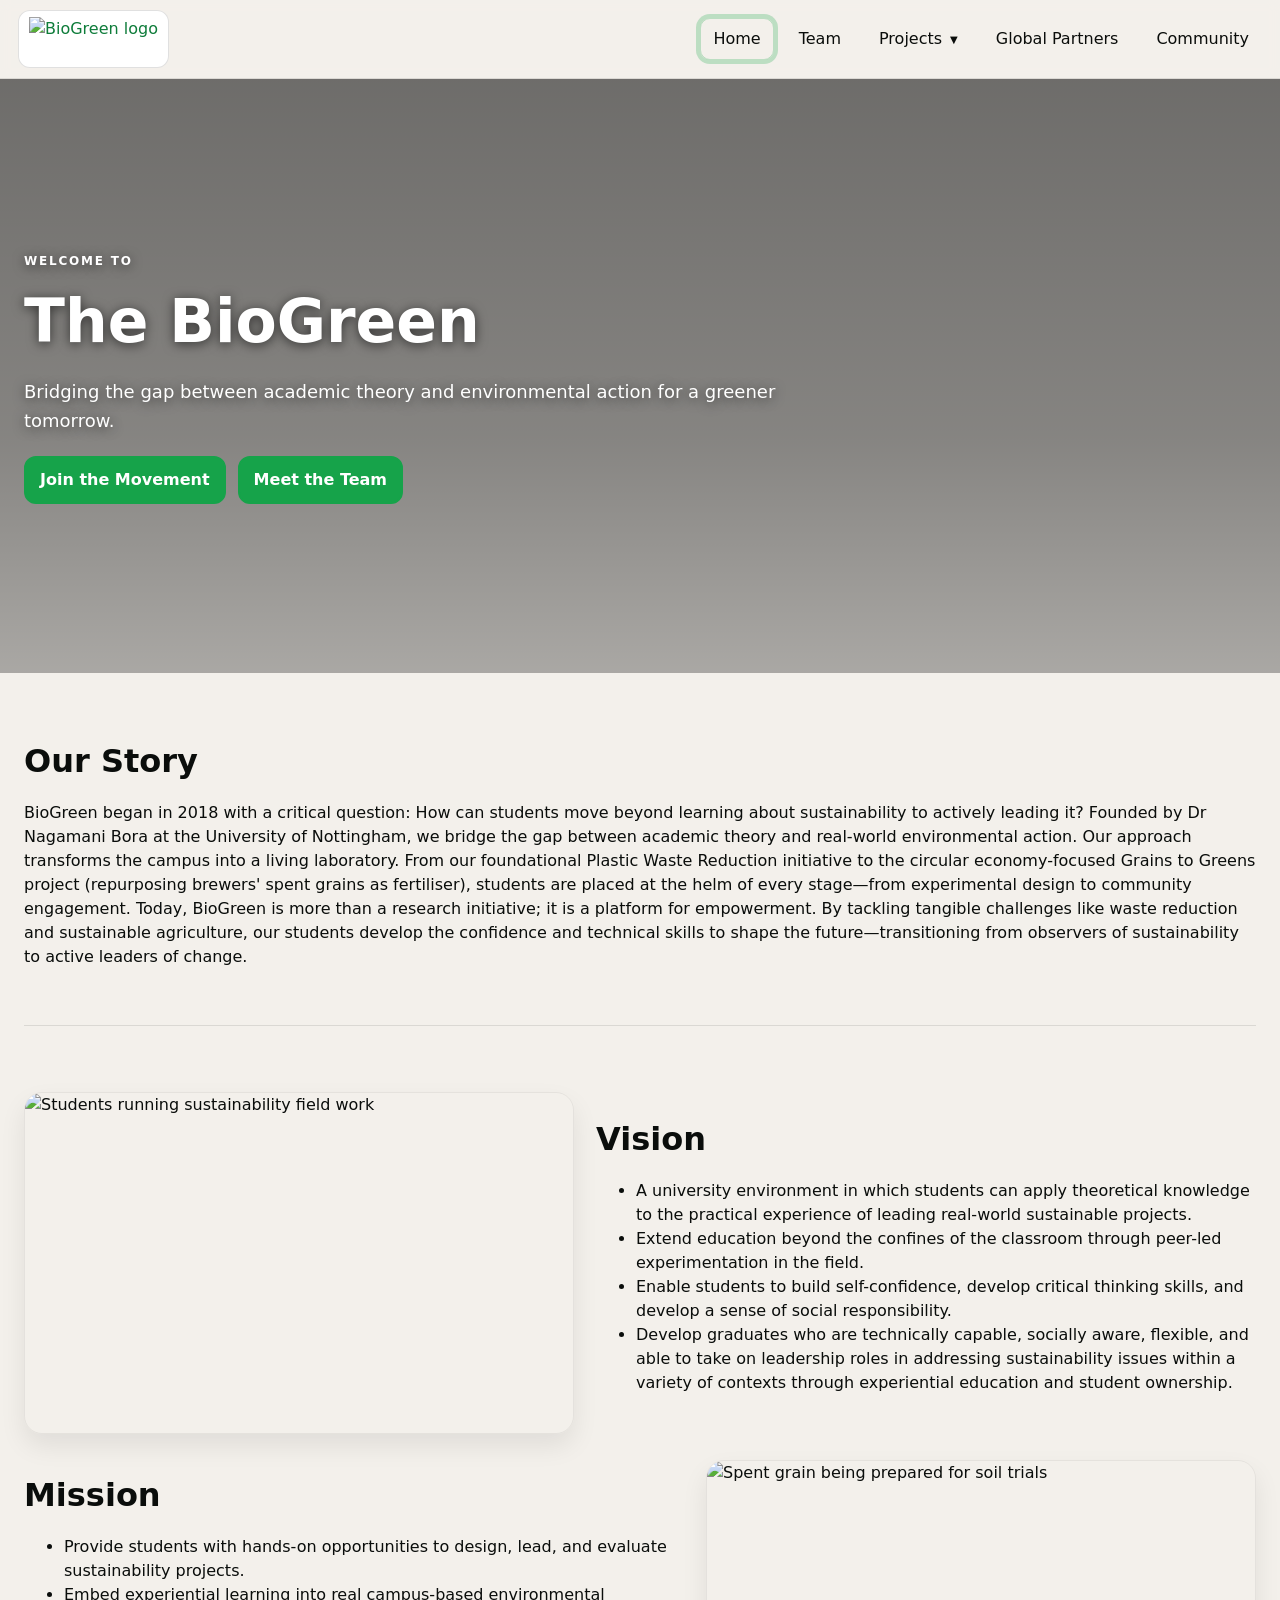
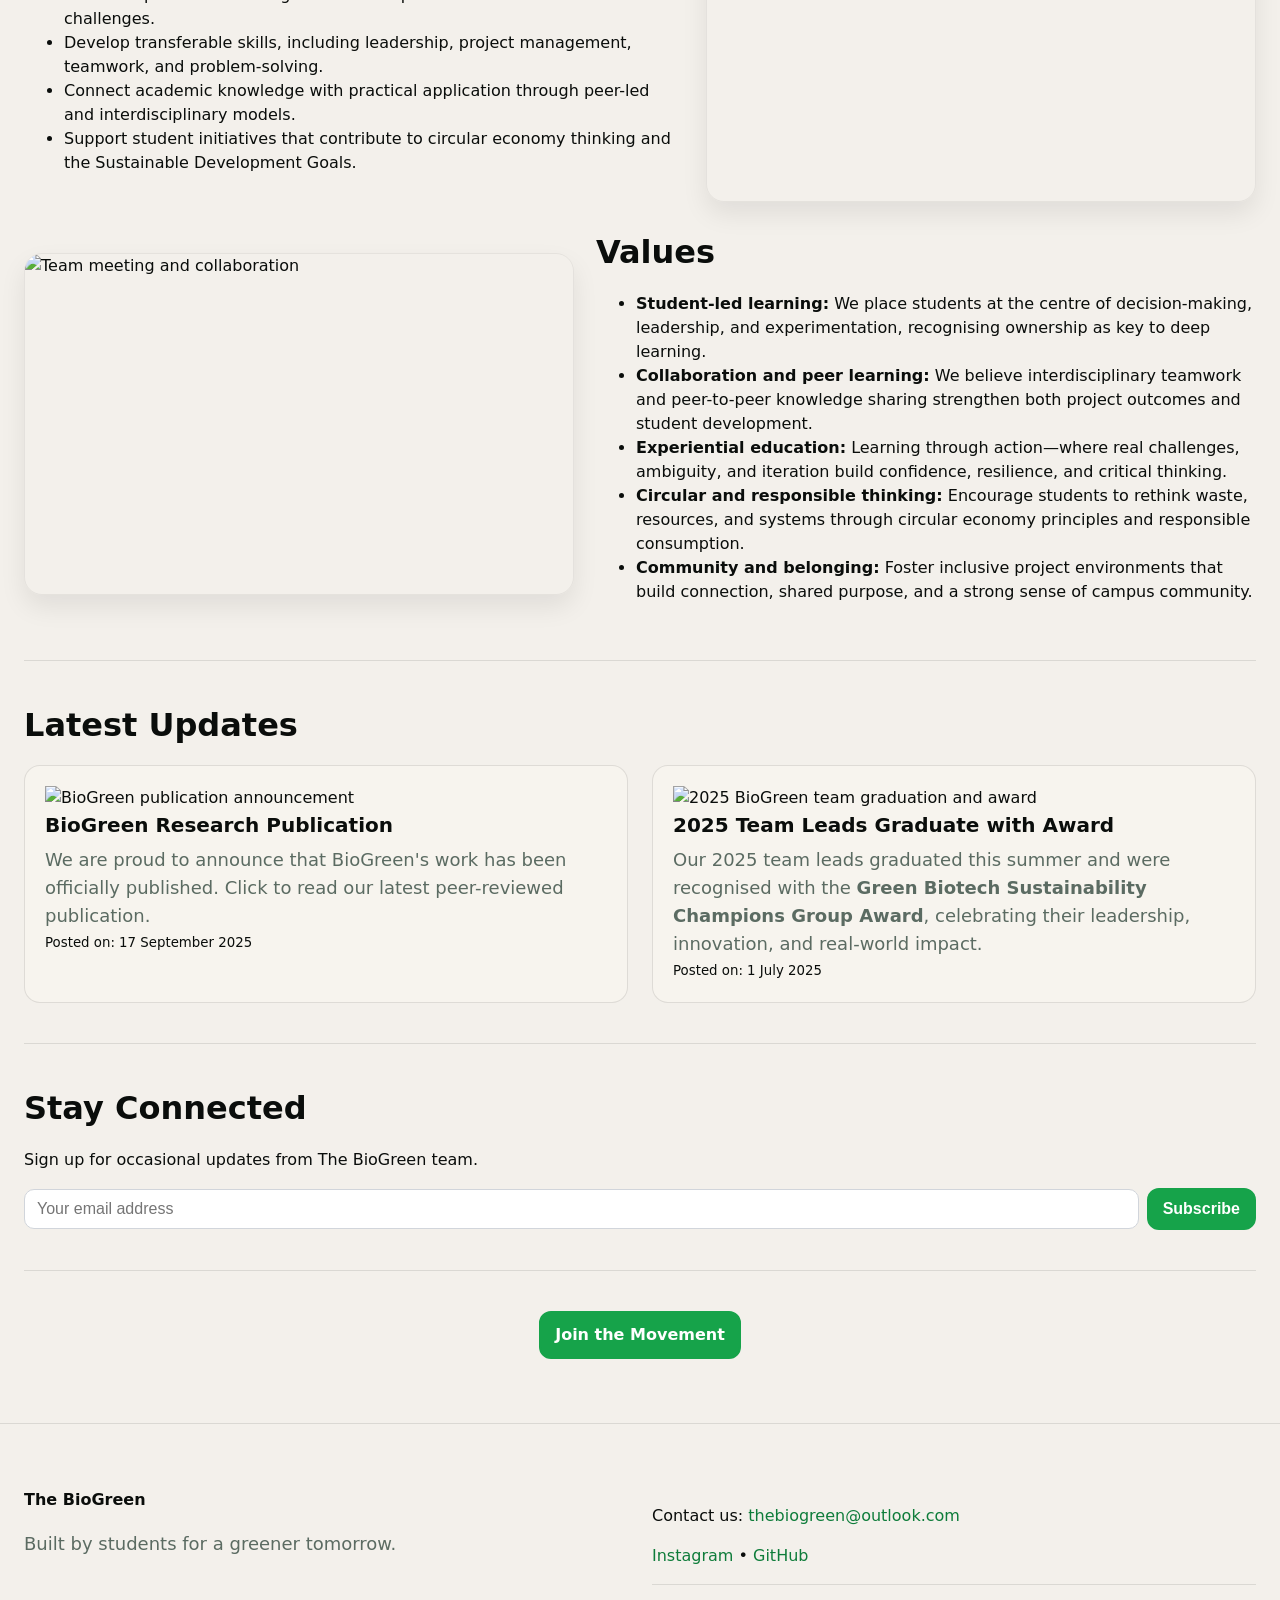
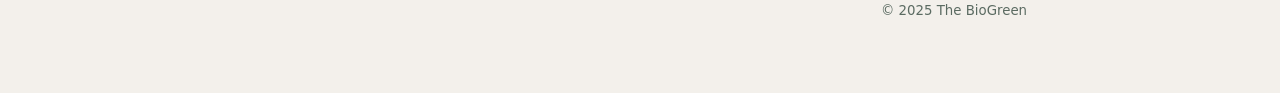
==== commit a171036b: "Update index.html" ====
--- a/index.html
+++ b/index.html
@@ -153,7 +153,7 @@
         
       <div id="no-news-message" class="no-news">
         <p class="lead">No news posts yet — check back soon.</p>
-        <p>Want to share an update? <a href="mailto:uonbiogreenproject@gmail.com">Email us</a>.</p>
+        <p>Want to share an update? <a href="mailto:thebiogreen@outlook.com">Email us</a>.</p>
       </div>
     </section>
 
@@ -181,7 +181,7 @@
         <p class="lead">Built by students for a greener tomorrow.</p>
       </div>
       <div>
-        <p>Contact us: <a href="mailto:uonbiogreenproject@gmail.com">uonbiogreenproject@gmail.com</a></p>
+        <p>Contact us: <a href="mailto:thebiogreen@outlook.com">thebiogreen@outlook.com</a></p>
         <p>
           <a href="https://www.instagram.com/thebiogreenproject_uon" target="_blank" rel="noopener">Instagram</a> •
           <a href="https://github.com/thebiogreenproject" target="_blank" rel="noopener">GitHub</a>
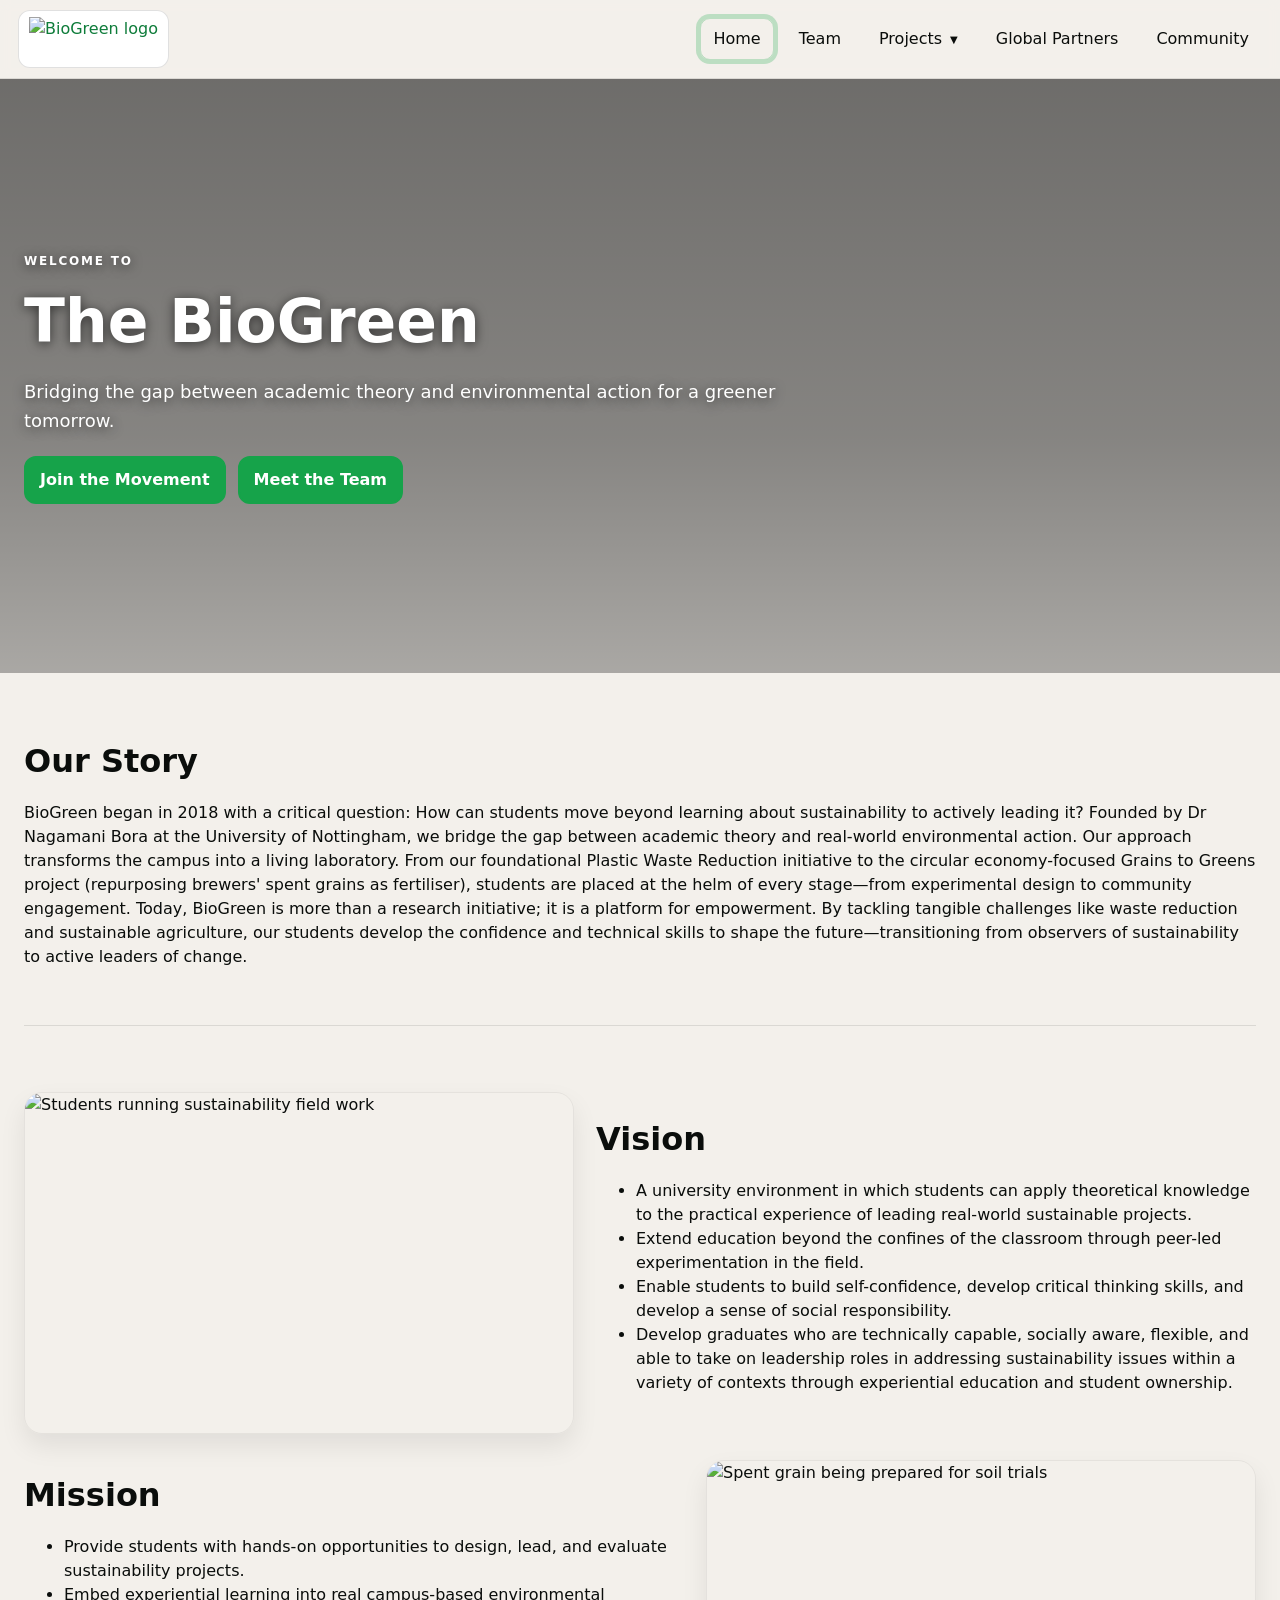
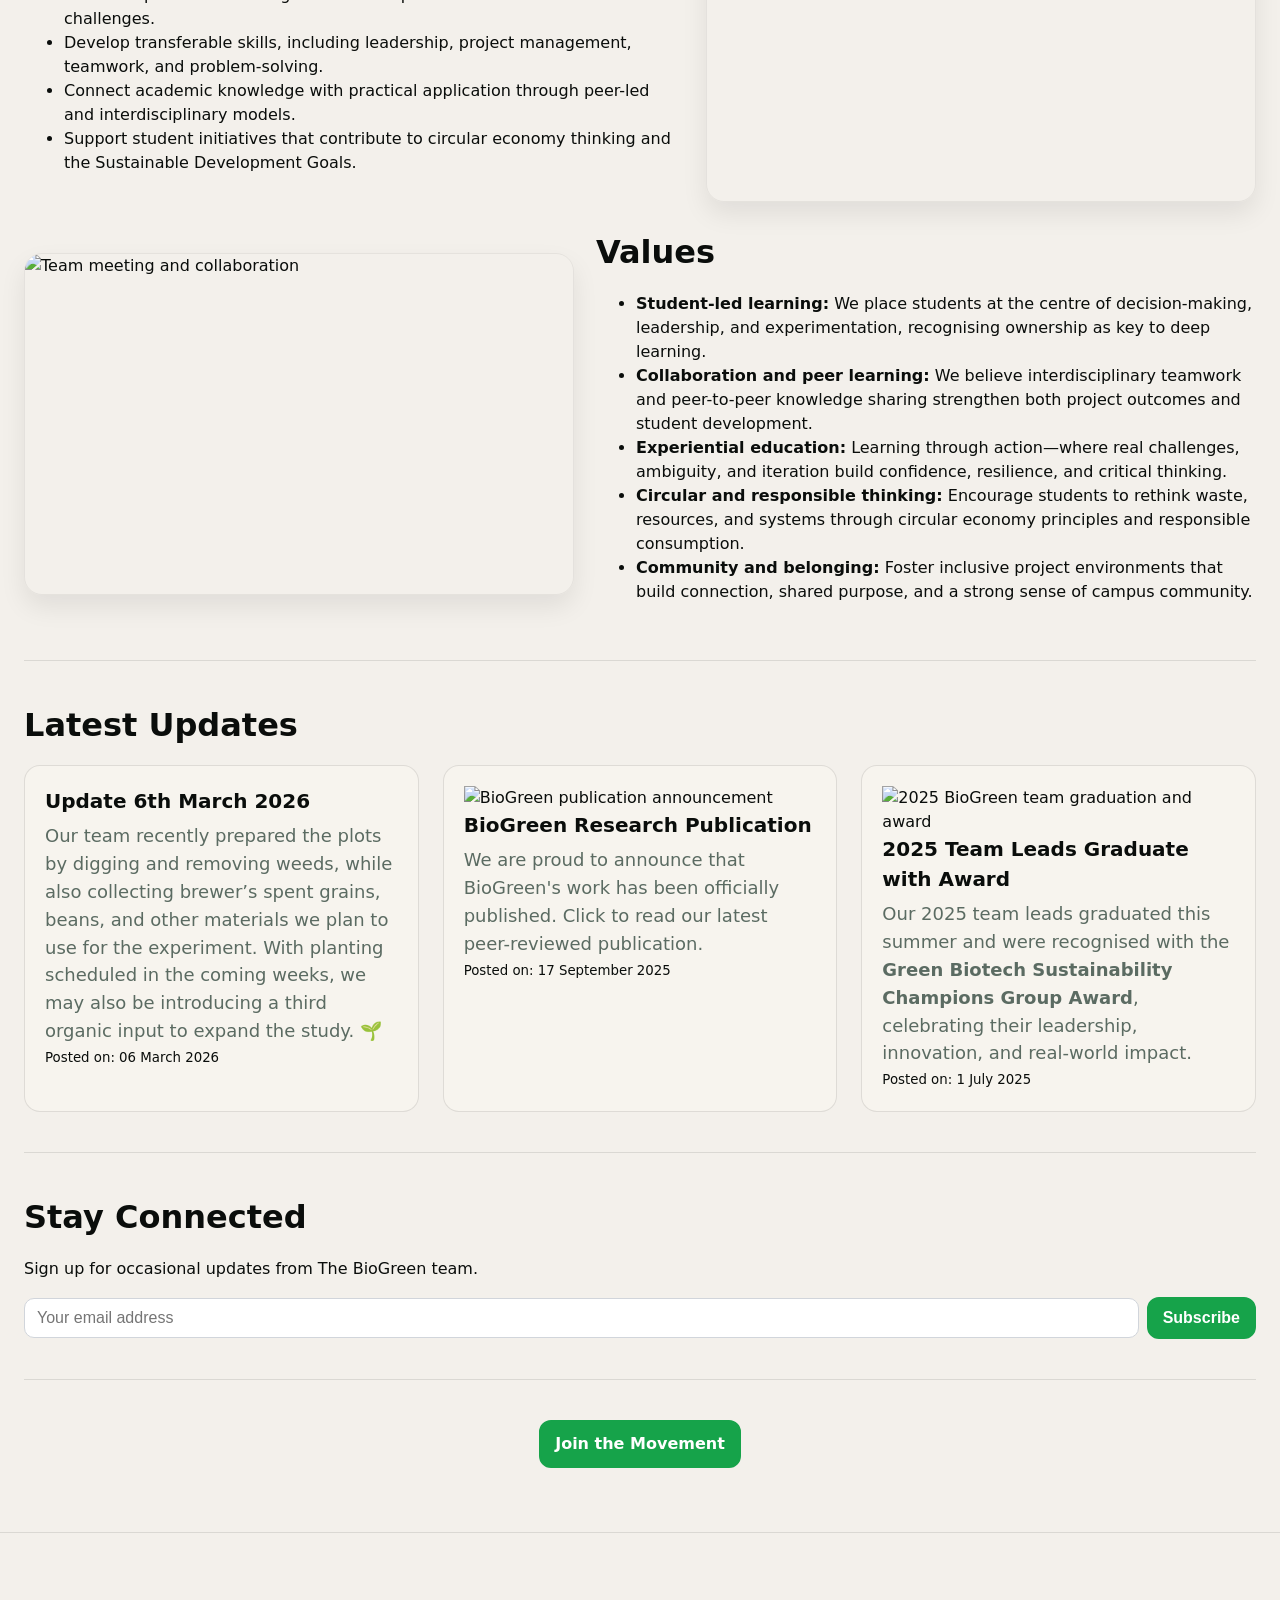
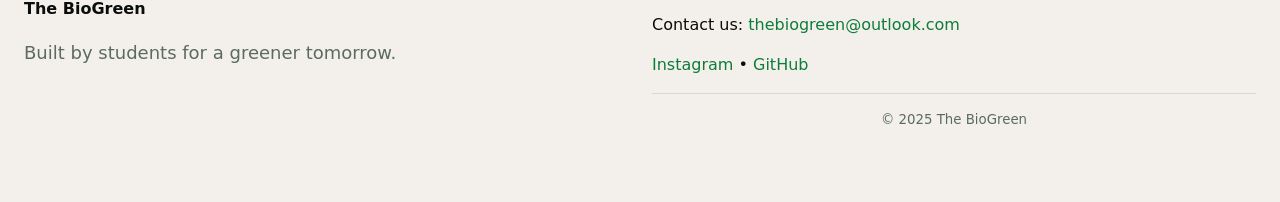
==== commit 5b878253: "Update index.html" ====
--- a/index.html
+++ b/index.html
@@ -123,7 +123,16 @@
           <small>Posted on: March 15, 2025</small>
         </a>
         -->
-
+        <!-- 6th March News -->
+        <a class="card news-card"
+          <img src="images/news_06_03_2026.jpg" alt="BioGreen announcement">
+          <h3>Update 6th March 2026</h3>
+          <p class="lead">
+            Our team recently prepared the plots by digging and removing weeds, while also collecting brewer’s spent grains, beans, and other materials we plan to use for the experiment. With planting scheduled in the coming weeks, we may also be introducing a third organic input to expand the study. 🌱
+          </p>
+          <small>Posted on: 06 March 2026</small>
+        </a>
+      
         <!-- Publication -->
         <a class="card news-card"
            href="https://drive.google.com/file/d/1Sq3pj1DLfINoLtY22vD3ODhyUPprcXKL/view?usp=sharing"
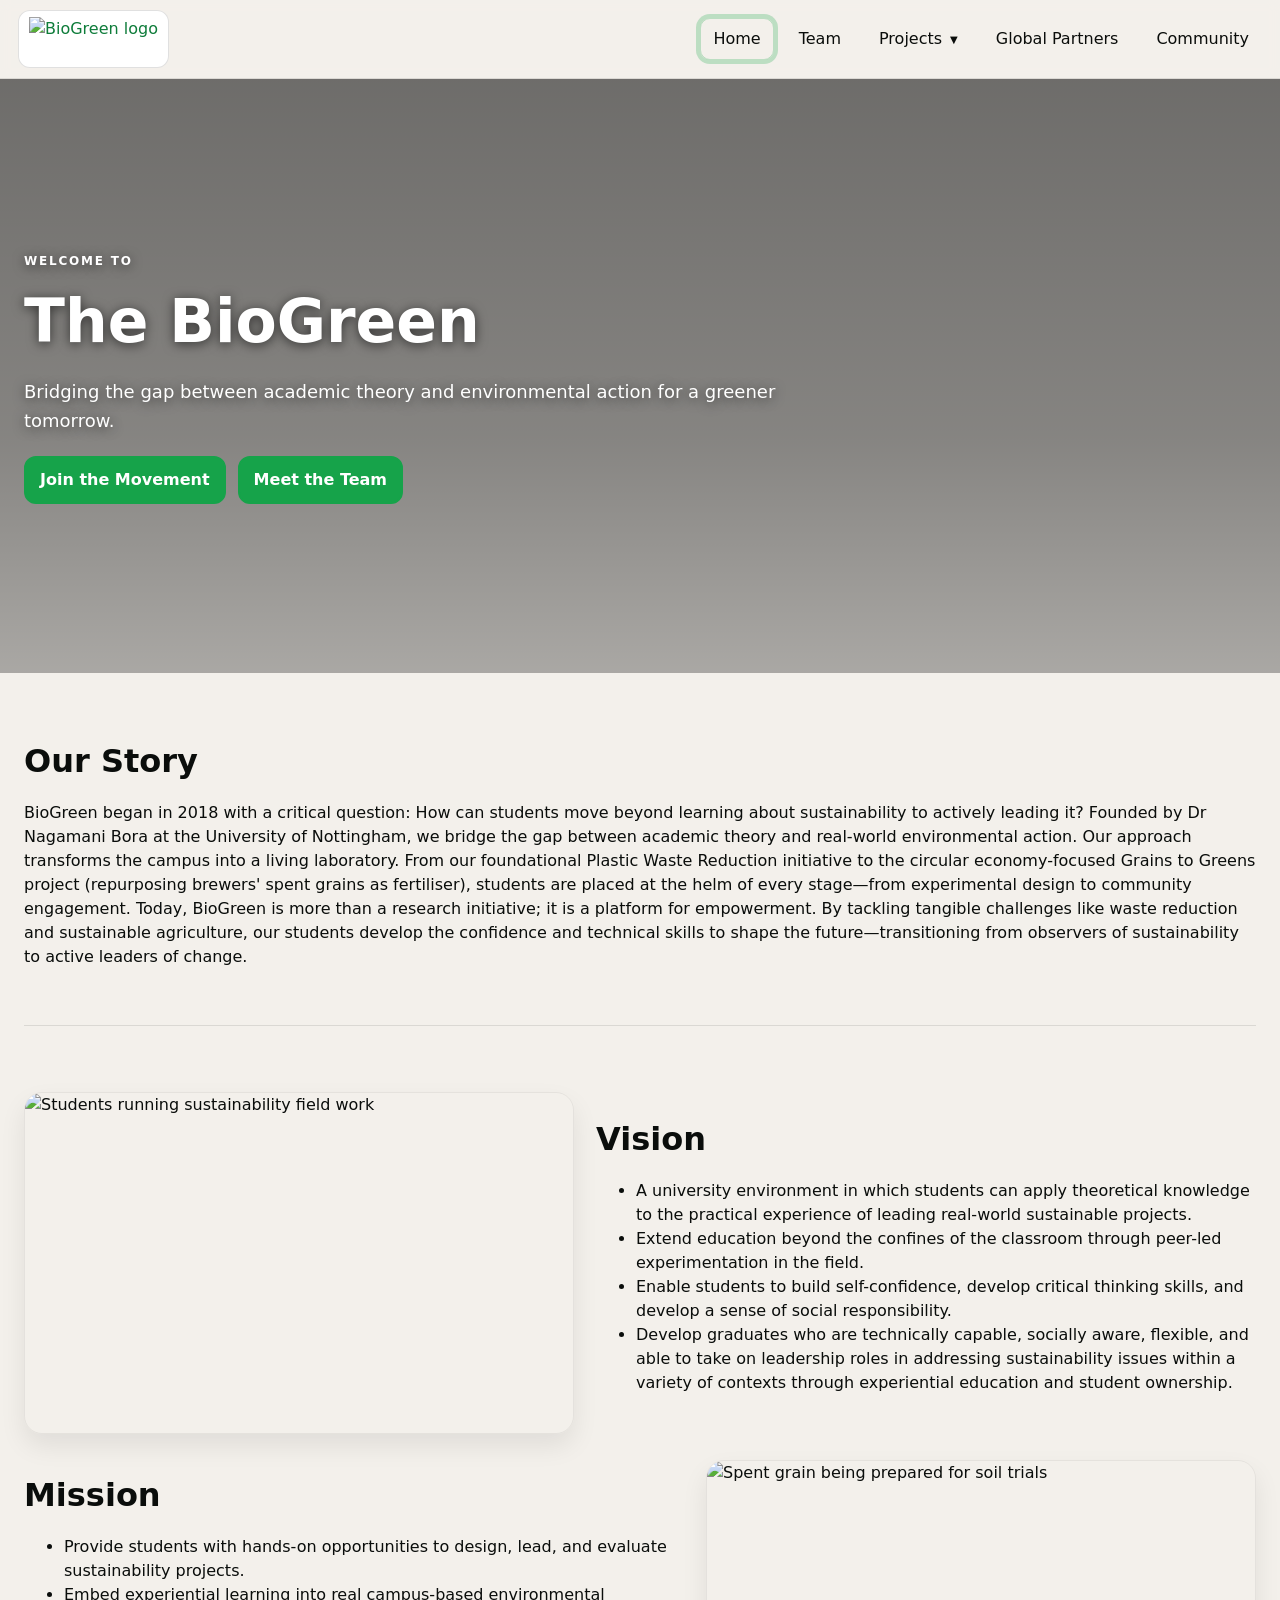
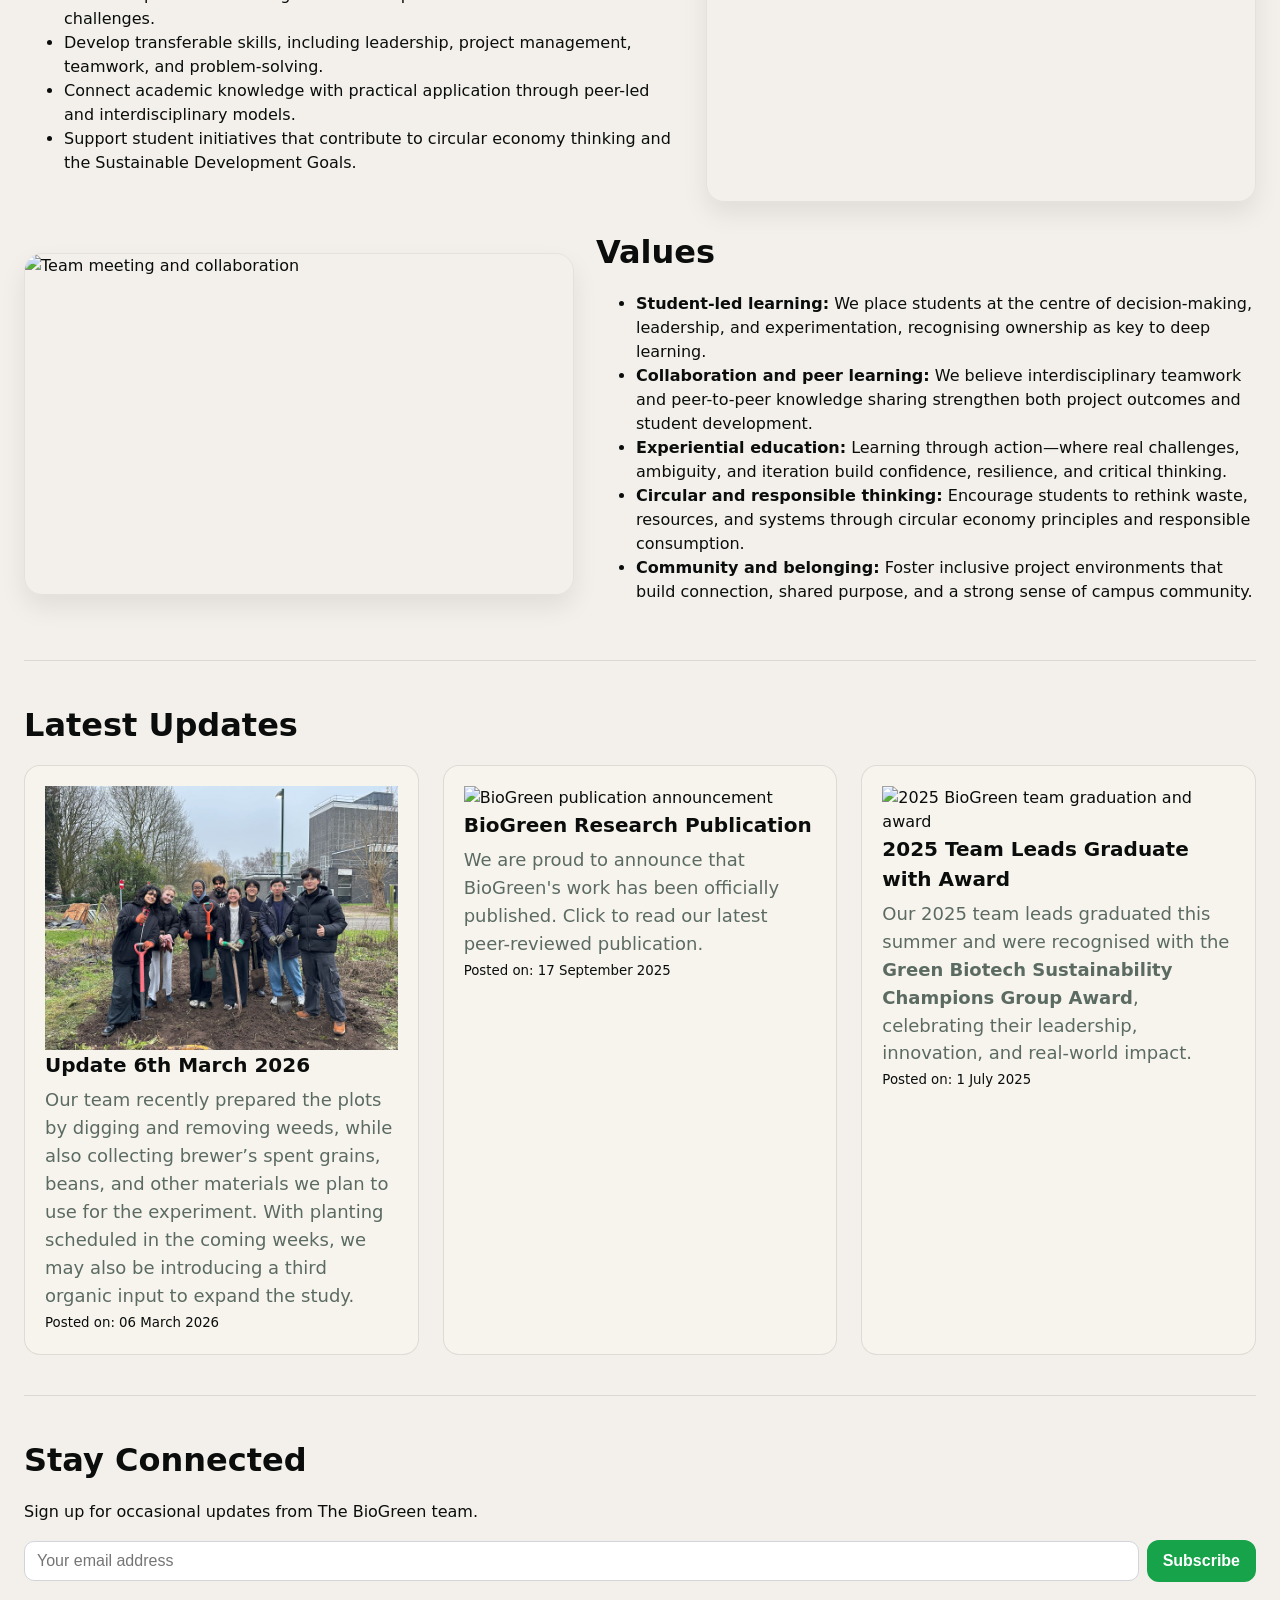
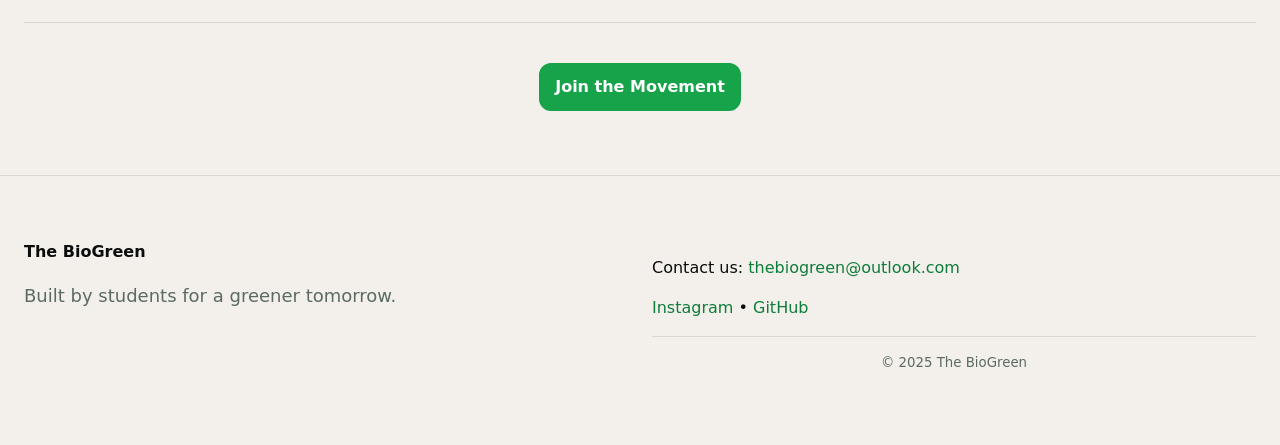
==== commit 3f48631f: "Update index.html" ====
--- a/index.html
+++ b/index.html
@@ -123,15 +123,14 @@
           <small>Posted on: March 15, 2025</small>
         </a>
         -->
-        <!-- 6th March News -->
-        <a class="card news-card"
+        <div class="card news-card">
           <img src="images/news_06_03_2026.jpg" alt="BioGreen announcement">
           <h3>Update 6th March 2026</h3>
           <p class="lead">
-            Our team recently prepared the plots by digging and removing weeds, while also collecting brewer’s spent grains, beans, and other materials we plan to use for the experiment. With planting scheduled in the coming weeks, we may also be introducing a third organic input to expand the study. 🌱
+            Our team recently prepared the plots by digging and removing weeds, while also collecting brewer’s spent grains, beans, and other materials we plan to use for the experiment. With planting scheduled in the coming weeks, we may also be introducing a third organic input to expand the study.
           </p>
           <small>Posted on: 06 March 2026</small>
-        </a>
+        </div>
       
         <!-- Publication -->
         <a class="card news-card"
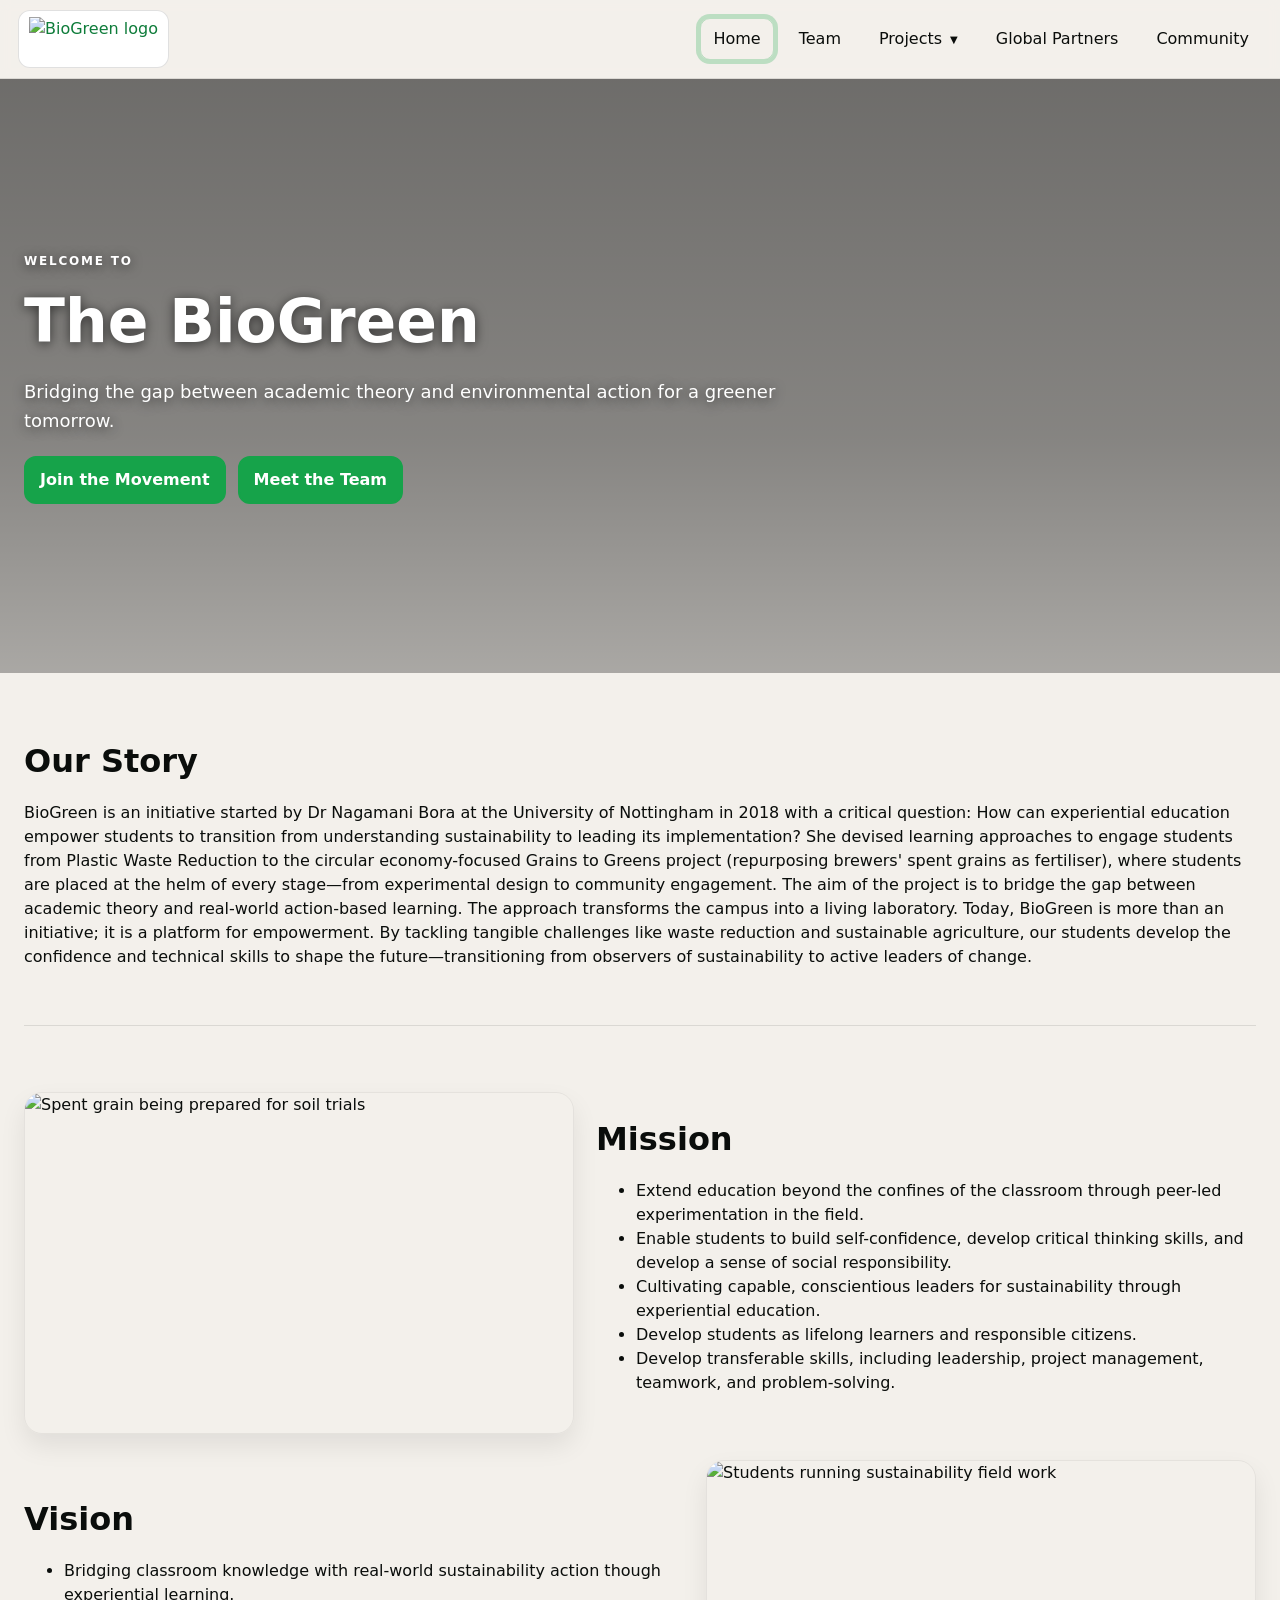
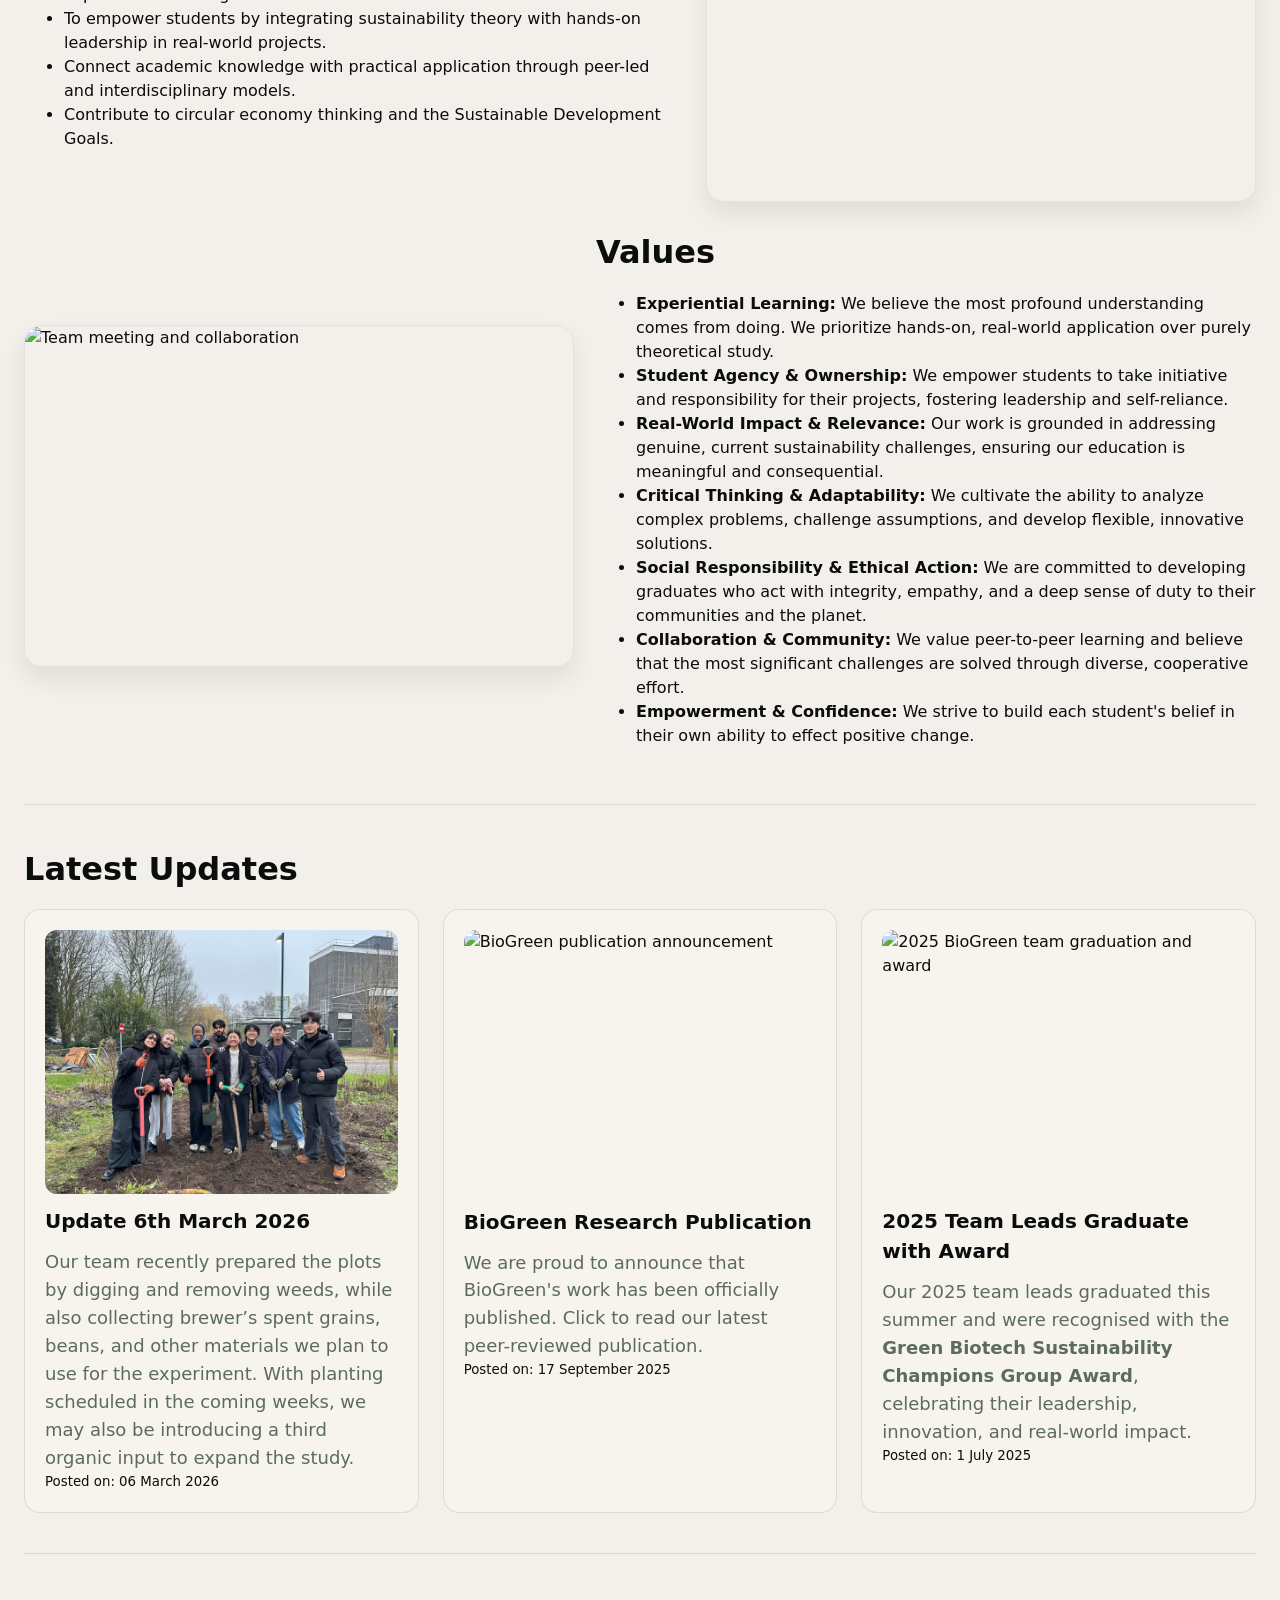
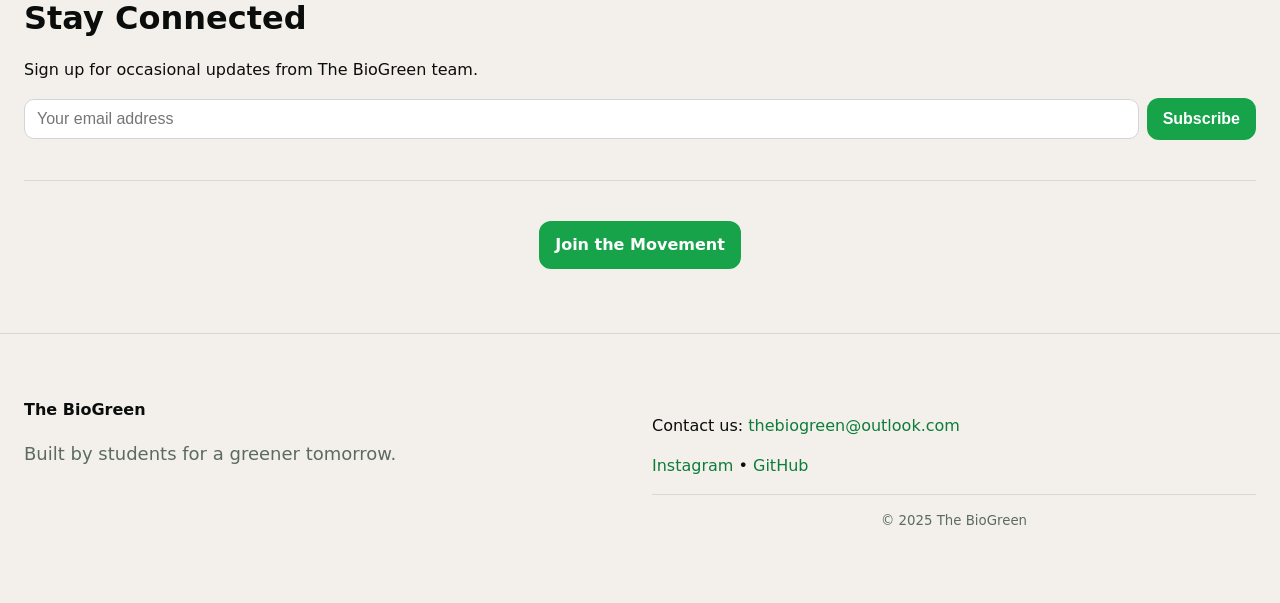
==== commit 0ea192de: "Update index.html" ====
--- a/index.html
+++ b/index.html
@@ -47,38 +47,38 @@
     <section class="section" id="story">
       <h2>Our Story</h2>
       <p>
-        BioGreen began in 2018 with a critical question: How can students move beyond learning about sustainability to actively leading it? Founded by Dr Nagamani Bora at the University of Nottingham, we bridge the gap between academic theory and real-world environmental action. Our approach transforms the campus into a living laboratory. From our foundational Plastic Waste Reduction initiative to the circular economy-focused Grains to Greens project (repurposing brewers' spent grains as fertiliser), students are placed at the helm of every stage—from experimental design to community engagement. Today, BioGreen is more than a research initiative; it is a platform for empowerment. By tackling tangible challenges like waste reduction and sustainable agriculture, our students develop the confidence and technical skills to shape the future—transitioning from observers of sustainability to active leaders of change.
+        BioGreen is an initiative started by Dr Nagamani Bora at the University of Nottingham in 2018 with a critical question: How can experiential education empower students to transition from understanding sustainability to leading its implementation? She devised learning approaches to engage students from Plastic Waste Reduction to the circular economy-focused Grains to Greens project (repurposing brewers' spent grains as fertiliser), where students are placed at the helm of every stage—from experimental design to community engagement. The aim of the project is to bridge the gap between academic theory and real-world action-based learning. The approach transforms the campus into a living laboratory. Today, BioGreen is more than an initiative; it is a platform for empowerment. By tackling tangible challenges like waste reduction and sustainable agriculture, our students develop the confidence and technical skills to shape the future—transitioning from observers of sustainability to active leaders of change.
       </p>
     </section>
 
     <section class="section" id="mission">
       <div class="feature-row">
         <div class="feature-media">
+          <img src="images/mission.jpg" alt="Spent grain being prepared for soil trials" />
+        </div>
+        <div class="feature-text">
+          <h2>Mission</h2>
+          <ul class="impact-list">
+            <li>Extend education beyond the confines of the classroom through peer-led experimentation in the field.</li>
+            <li>Enable students to build self-confidence, develop critical thinking skills, and develop a sense of social responsibility.</li>
+            <li>Cultivating capable, conscientious leaders for sustainability through experiential education.</li>
+            <li>Develop students as lifelong learners and responsible citizens.</li>
+            <li>Develop transferable skills, including leadership, project management, teamwork, and problem-solving.</li>
+          </ul>
+        </div>
+      </div>
+
+      <div class="feature-row reverse">
+        <div class="feature-media">
           <img src="images/vision.jpg" alt="Students running sustainability field work" />
         </div>
         <div class="feature-text">
           <h2>Vision</h2>
           <ul class="impact-list">
-            <li>A university environment in which students can apply theoretical knowledge to the practical experience of leading real-world sustainable projects.</li>
-            <li>Extend education beyond the confines of the classroom through peer-led experimentation in the field.</li>
-            <li>Enable students to build self-confidence, develop critical thinking skills, and develop a sense of social responsibility.</li>
-            <li>Develop graduates who are technically capable, socially aware, flexible, and able to take on leadership roles in addressing sustainability issues within a variety of contexts through experiential education and student ownership.</li>
-          </ul>
-        </div>
-      </div>
-
-      <div class="feature-row reverse">
-        <div class="feature-media">
-          <img src="images/mission.jpg" alt="Spent grain being prepared for soil trials" />
-        </div>
-        <div class="feature-text">
-          <h2>Mission</h2>
-          <ul class="impact-list">
-            <li>Provide students with hands-on opportunities to design, lead, and evaluate sustainability projects.</li>
-            <li>Embed experiential learning into real campus-based environmental challenges.</li>
-            <li>Develop transferable skills, including leadership, project management, teamwork, and problem-solving.</li>
+            <li>Bridging classroom knowledge with real-world sustainability action though experiential learning.</li>
+            <li>To empower students by integrating sustainability theory with hands-on leadership in real-world projects.</li>
             <li>Connect academic knowledge with practical application through peer-led and interdisciplinary models.</li>
-            <li>Support student initiatives that contribute to circular economy thinking and the Sustainable Development Goals.</li>
+            <li>Contribute to circular economy thinking and the Sustainable Development Goals.</li>
           </ul>
         </div>
       </div>
@@ -90,11 +90,13 @@
         <div class="feature-text">
           <h2>Values</h2>
           <ul class="impact-list">
-            <li><strong>Student-led learning:</strong> We place students at the centre of decision-making, leadership, and experimentation, recognising ownership as key to deep learning.</li>
-            <li><strong>Collaboration and peer learning:</strong> We believe interdisciplinary teamwork and peer-to-peer knowledge sharing strengthen both project outcomes and student development.</li>
-            <li><strong>Experiential education:</strong> Learning through action—where real challenges, ambiguity, and iteration build confidence, resilience, and critical thinking.</li>
-            <li><strong>Circular and responsible thinking:</strong> Encourage students to rethink waste, resources, and systems through circular economy principles and responsible consumption.</li>
-            <li><strong>Community and belonging:</strong> Foster inclusive project environments that build connection, shared purpose, and a strong sense of campus community.</li>
+            <li><strong>Experiential Learning:</strong> We believe the most profound understanding comes from doing. We prioritize hands-on, real-world application over purely theoretical study.</li>
+            <li><strong>Student Agency & Ownership:</strong> We empower students to take initiative and responsibility for their projects, fostering leadership and self-reliance.</li>
+            <li><strong>Real-World Impact & Relevance:</strong> Our work is grounded in addressing genuine, current sustainability challenges, ensuring our education is meaningful and consequential.</li>
+            <li><strong>Critical Thinking & Adaptability:</strong> We cultivate the ability to analyze complex problems, challenge assumptions, and develop flexible, innovative solutions.</li>
+            <li><strong>Social Responsibility & Ethical Action:</strong> We are committed to developing graduates who act with integrity, empathy, and a deep sense of duty to their communities and the planet.</li>
+            <li><strong>Collaboration & Community:</strong> We value peer-to-peer learning and believe that the most significant challenges are solved through diverse, cooperative effort.</li>
+            <li><strong>Empowerment & Confidence:</strong> We strive to build each student's belief in their own ability to effect positive change.</li>
           </ul>
         </div>
       </div>
--- a/style.css
+++ b/style.css
@@ -351,6 +351,20 @@
   border-radius: 0;
 }
 
+.news-card {
+  display: flex;
+  flex-direction: column;
+}
+
+.news-card img {
+  width: 100%;
+  aspect-ratio: 4 / 3;
+  object-fit: cover;
+  display: block;
+  margin: 0 0 12px;
+  border-radius: 12px;
+}
+
 /* Clickable cards should not look like links */
 .partners-grid a.card,
 a.news-card {
